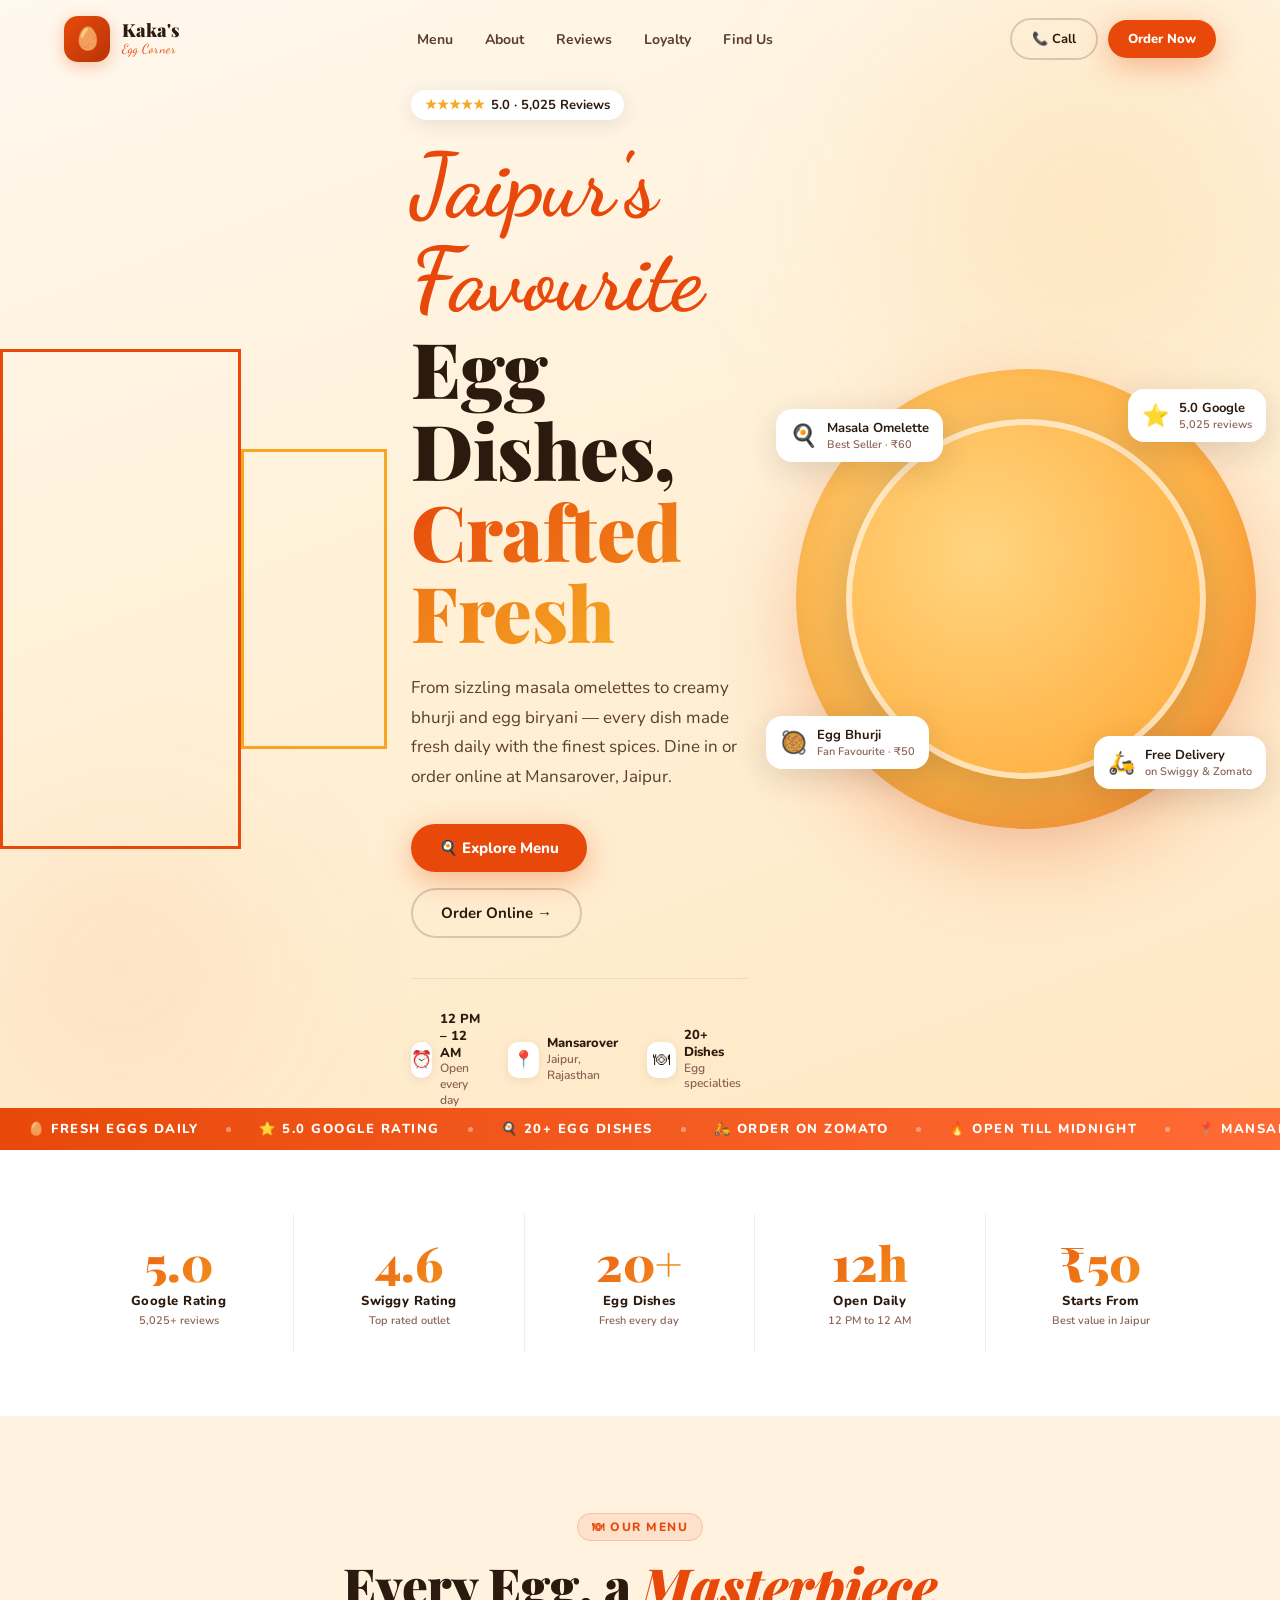
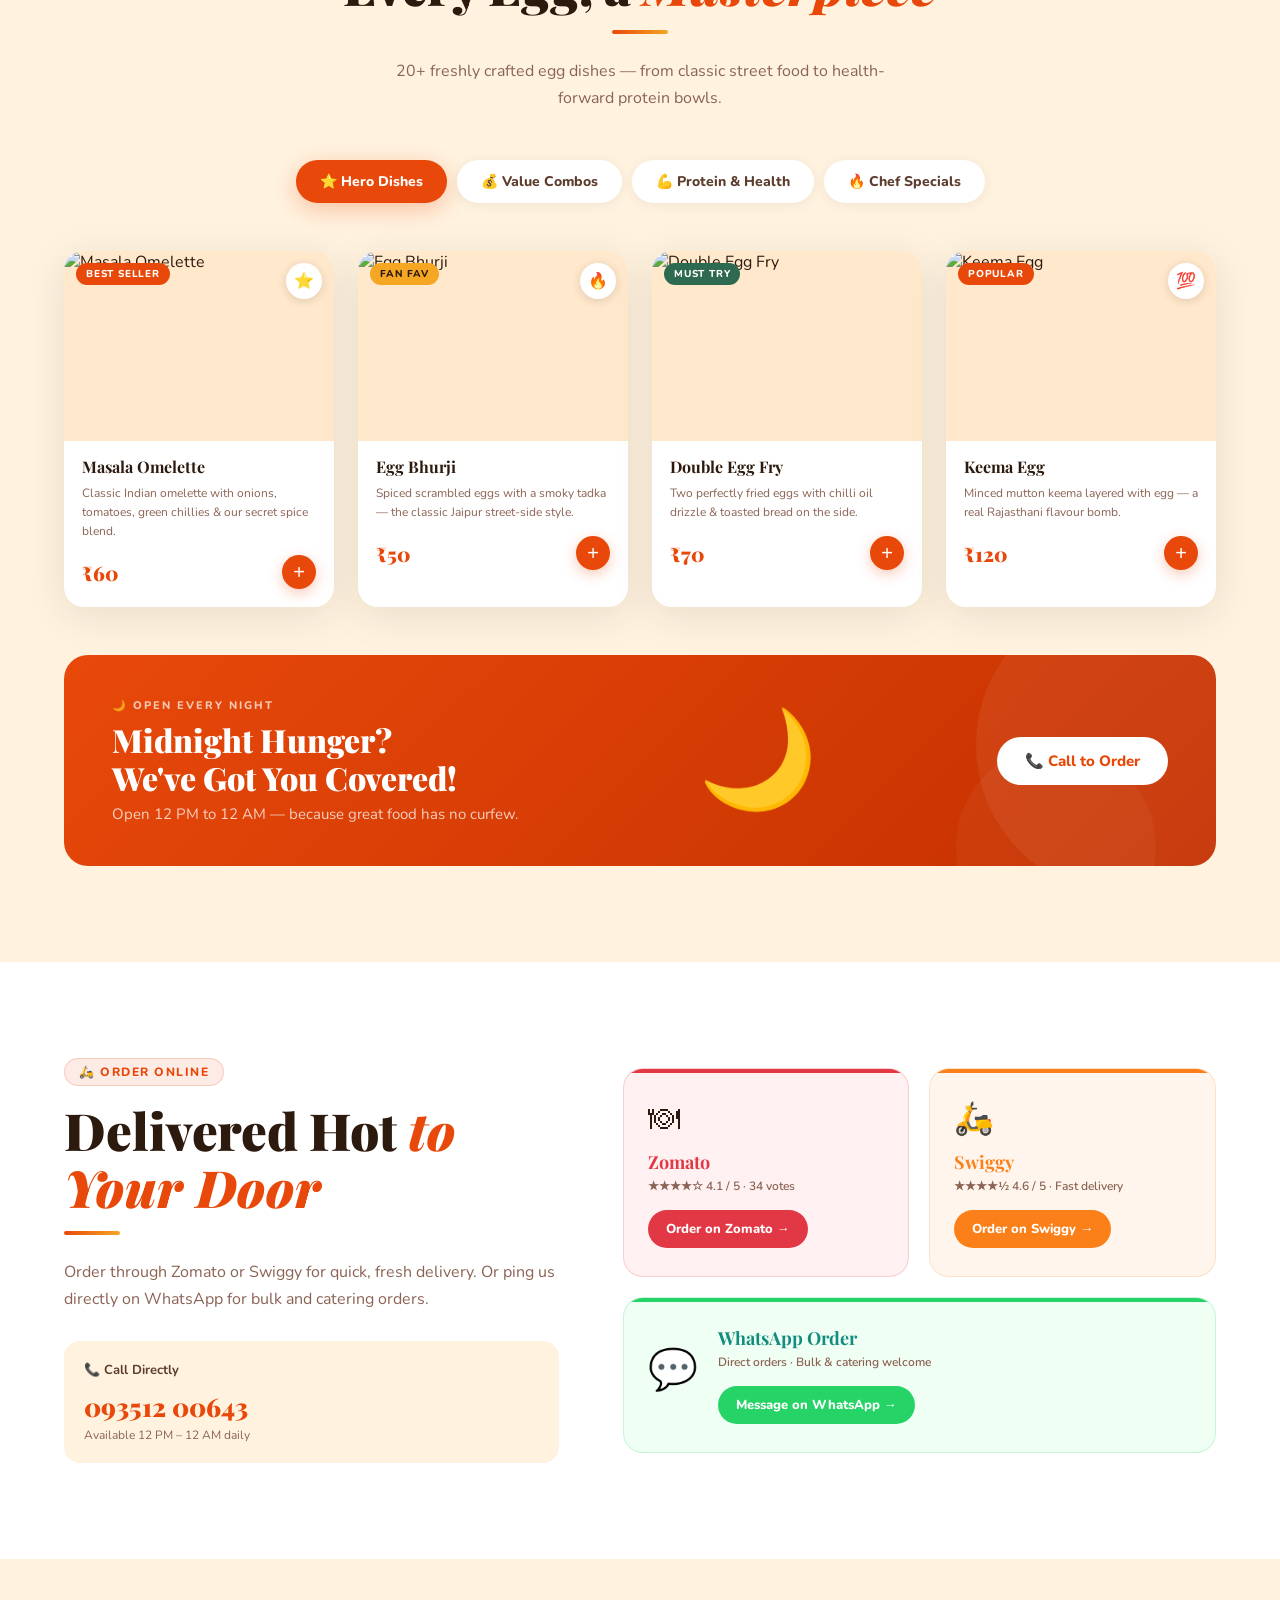
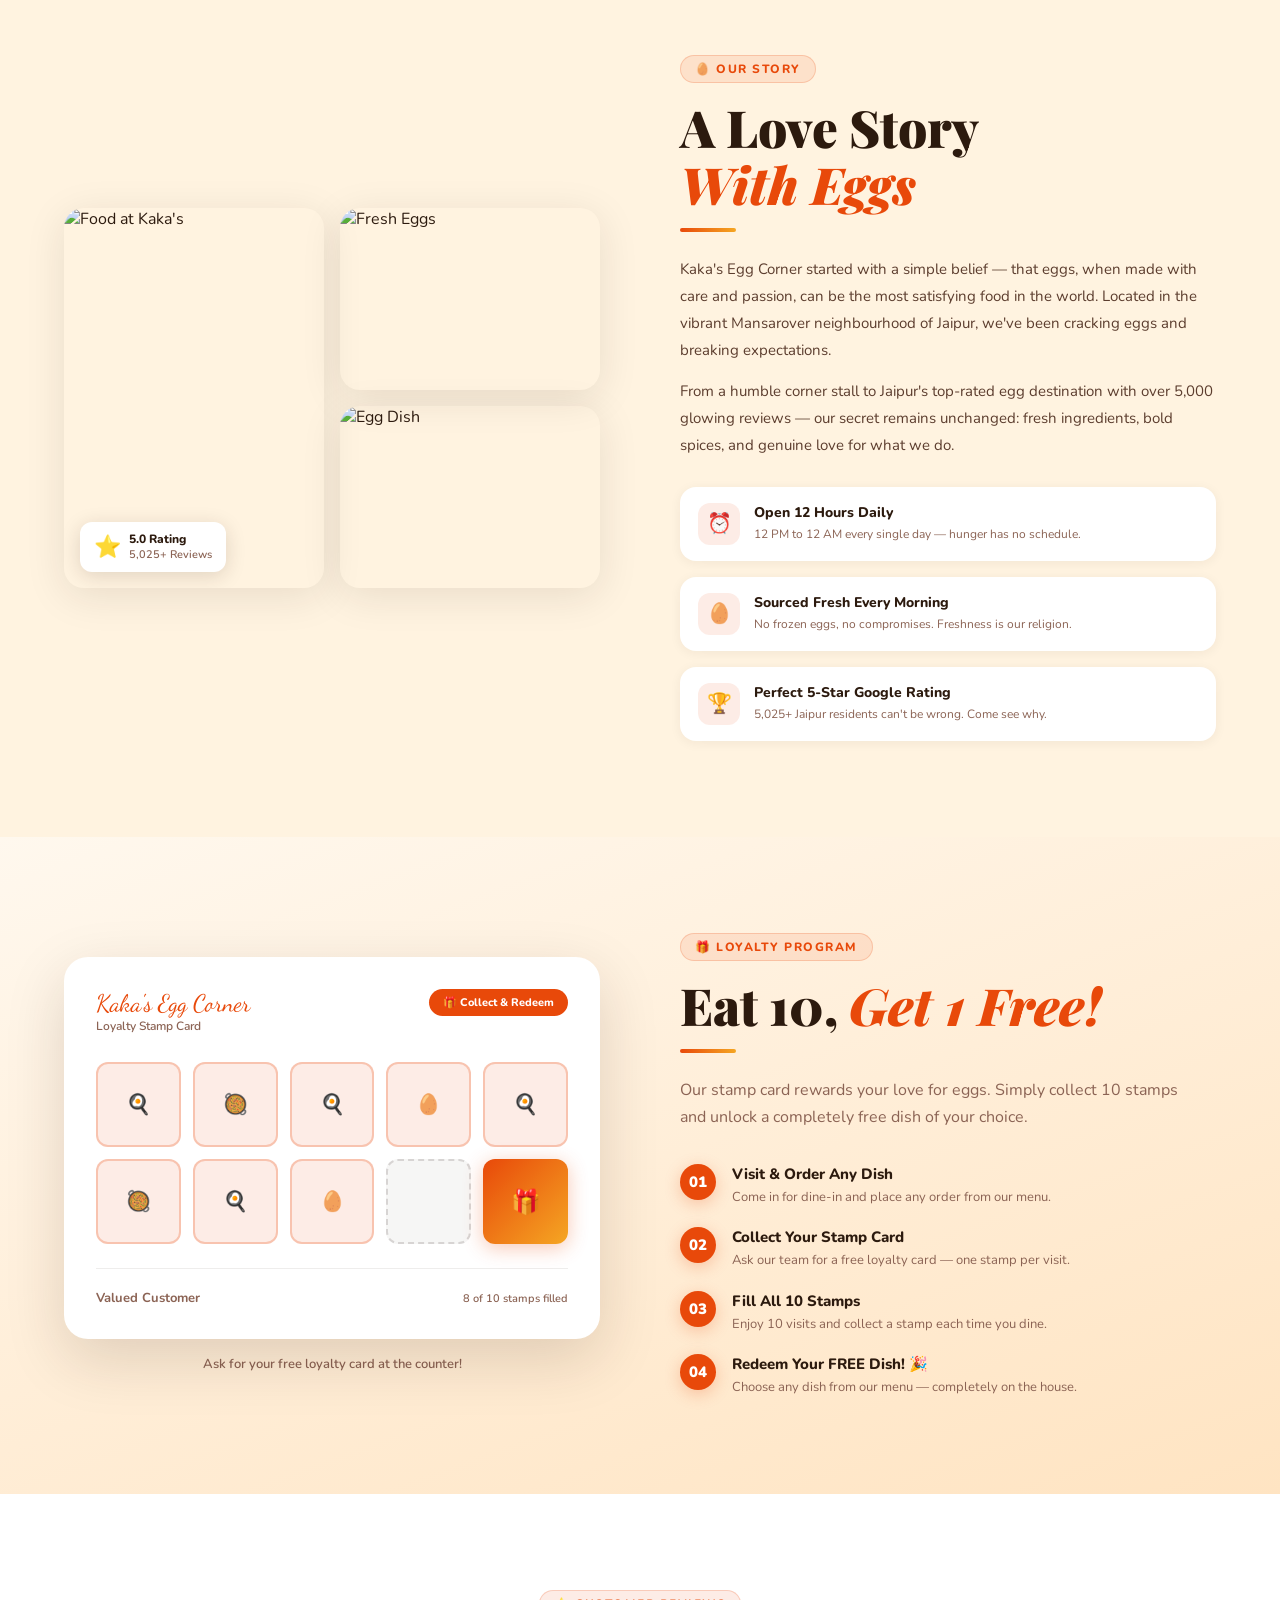
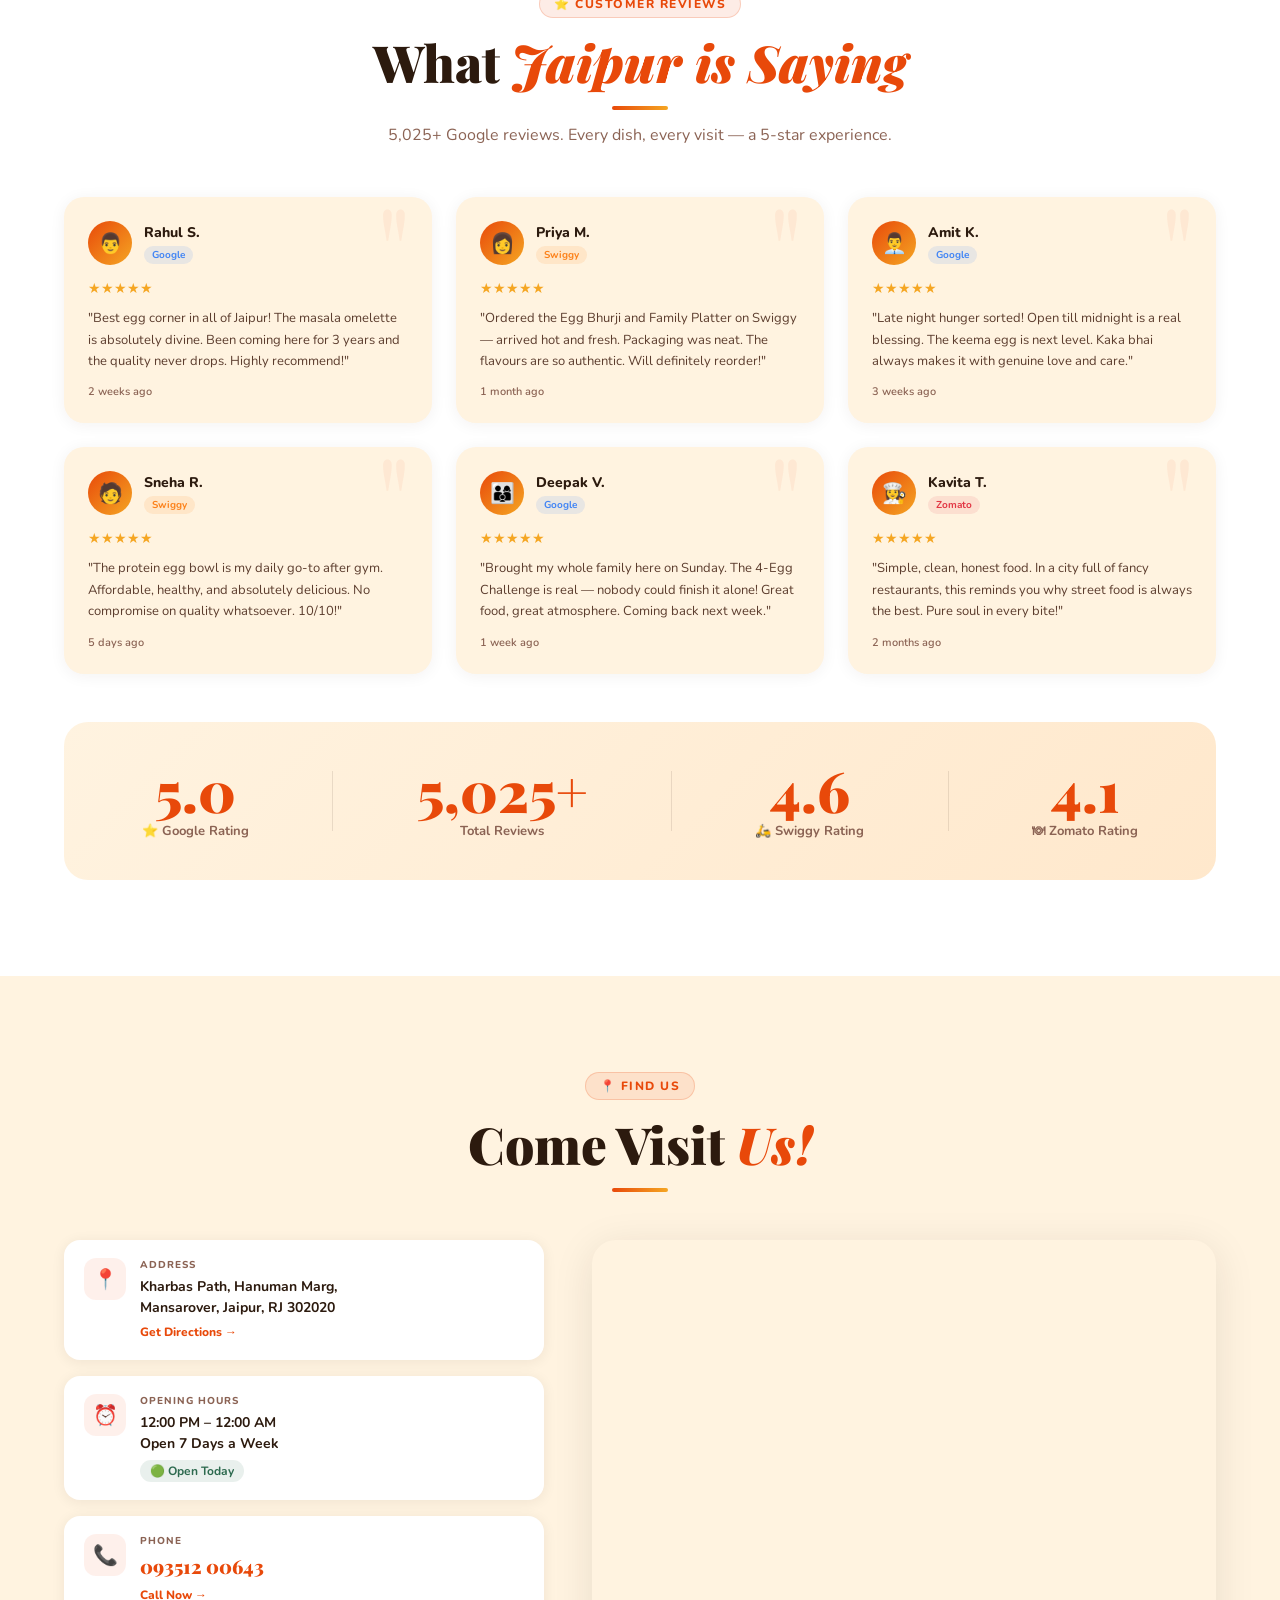
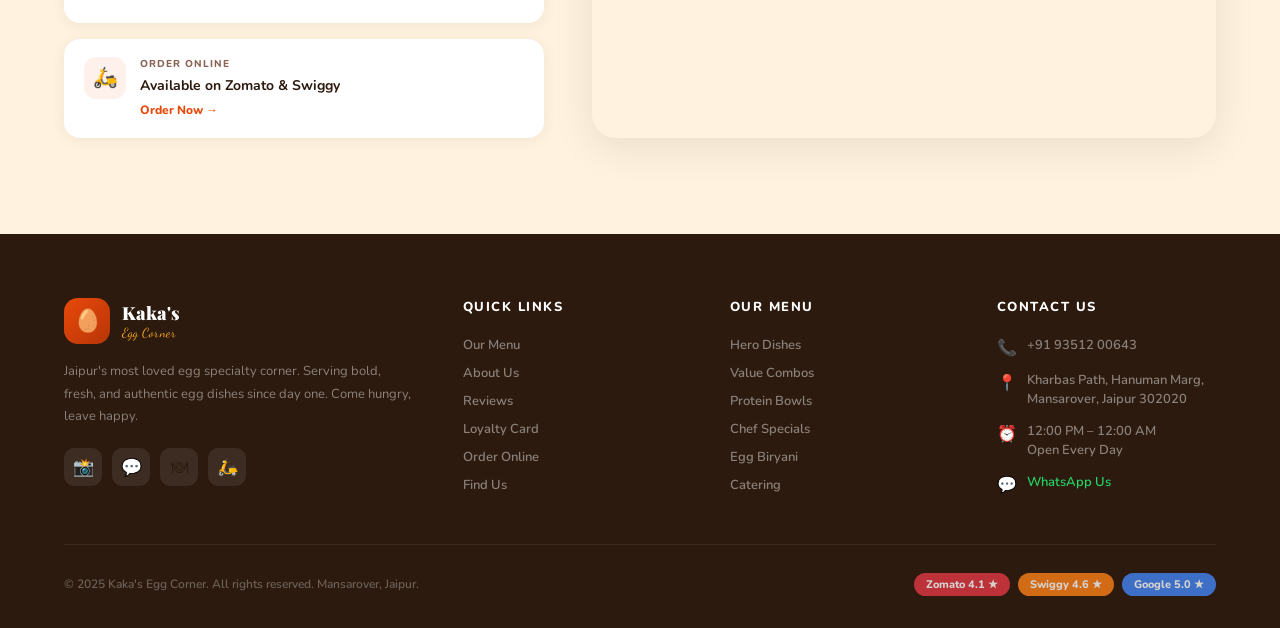
==== mailhtmlfile/kakas-egg-corner-website.html @ 5bec85f3 "Add" ====
<!DOCTYPE html>
<html lang="en">
<head>
<meta charset="UTF-8">
<meta name="viewport" content="width=device-width, initial-scale=1.0">
<title>Kaka's Egg Corner — Jaipur's #1 Egg Specialty</title>
<link rel="preconnect" href="https://fonts.googleapis.com">
<link href="https://fonts.googleapis.com/css2?family=Playfair+Display:ital,wght@0,700;0,900;1,700&family=Nunito:wght@400;500;600;700;800&family=Dancing+Script:wght@700&display=swap" rel="stylesheet">
<style>
/* ===== RESET & BASE ===== */
*, *::before, *::after { box-sizing: border-box; margin: 0; padding: 0; }
html { scroll-behavior: smooth; }
body {
  font-family: 'Nunito', sans-serif;
  background: #FFFBF5;
  color: #2C1A0E;
  overflow-x: hidden;
}
img { display: block; width: 100%; object-fit: cover; }
a { text-decoration: none; color: inherit; }

/* ===== VARIABLES ===== */
:root {
  --spice:    #E8490A;
  --spice-dk: #B83508;
  --spice-lt: #FF6B35;
  --gold:     #F5A623;
  --gold-lt:  #FFD166;
  --cream:    #FFFBF5;
  --cream2:   #FFF3E0;
  --cream3:   #FFE8CC;
  --brown:    #2C1A0E;
  --brown-md: #5C3D2E;
  --brown-lt: #8B6354;
  --green:    #2D6A4F;
  --red-tag:  #E23744;
  --swiggy:   #FC8019;
  --google:   #4285F4;
  --whatsapp: #25D366;
  --radius:   16px;
  --shadow:   0 8px 40px rgba(44,26,14,0.10);
  --shadow-lg:0 20px 60px rgba(44,26,14,0.15);
}

/* ===== UTILITIES ===== */
.container { max-width: 1200px; margin: 0 auto; padding: 0 24px; }
.section-pad { padding: 96px 0; }
.tag {
  display: inline-flex; align-items: center; gap: 6px;
  background: rgba(232,73,10,0.10); color: var(--spice);
  border: 1px solid rgba(232,73,10,0.20);
  font-size: 12px; font-weight: 800; letter-spacing: 1.5px;
  text-transform: uppercase; padding: 5px 14px; border-radius: 100px;
  margin-bottom: 16px;
}
.btn-primary {
  display: inline-flex; align-items: center; gap: 8px;
  background: var(--spice); color: #fff;
  font-family: 'Nunito', sans-serif; font-weight: 800; font-size: 15px;
  padding: 14px 28px; border-radius: 50px;
  box-shadow: 0 8px 30px rgba(232,73,10,0.35);
  transition: all .3s cubic-bezier(.34,1.56,.64,1);
  border: none; cursor: pointer;
}
.btn-primary:hover { transform: translateY(-3px); box-shadow: 0 14px 40px rgba(232,73,10,0.45); background: var(--spice-lt); }
.btn-outline {
  display: inline-flex; align-items: center; gap: 8px;
  background: transparent; color: var(--brown);
  font-family: 'Nunito', sans-serif; font-weight: 700; font-size: 15px;
  padding: 13px 28px; border-radius: 50px;
  border: 2px solid rgba(44,26,14,0.18);
  transition: all .3s ease; cursor: pointer;
}
.btn-outline:hover { border-color: var(--spice); color: var(--spice); background: rgba(232,73,10,0.05); }
.section-title {
  font-family: 'Playfair Display', serif;
  font-size: clamp(2rem, 5vw, 3.2rem);
  font-weight: 900; color: var(--brown); line-height: 1.1;
  margin-bottom: 12px;
}
.section-title em { font-style: italic; color: var(--spice); }
.section-sub { font-size: 16px; color: var(--brown-lt); line-height: 1.7; max-width: 520px; }
.divider {
  width: 56px; height: 4px; border-radius: 4px;
  background: linear-gradient(90deg, var(--spice), var(--gold));
  margin: 16px 0 24px;
}

/* ===== NAVBAR ===== */
#navbar {
  position: fixed; top: 0; left: 0; right: 0; z-index: 1000;
  padding: 16px 0;
  transition: all .4s ease;
}
#navbar.scrolled {
  background: rgba(255,251,245,0.96);
  backdrop-filter: blur(16px);
  box-shadow: 0 2px 24px rgba(44,26,14,0.08);
  padding: 12px 0;
}
.nav-inner {
  display: flex; align-items: center; justify-content: space-between;
}
.nav-logo { display: flex; align-items: center; gap: 12px; }
.nav-logo-icon {
  width: 46px; height: 46px; border-radius: 14px;
  background: linear-gradient(135deg, var(--spice), var(--spice-dk));
  display: flex; align-items: center; justify-content: center;
  font-size: 22px; box-shadow: 0 4px 16px rgba(232,73,10,0.30);
  flex-shrink: 0;
}
.nav-logo-text { line-height: 1.2; }
.nav-logo-name {
  font-family: 'Playfair Display', serif;
  font-size: 18px; font-weight: 900; color: var(--brown);
}
.nav-logo-sub {
  font-family: 'Dancing Script', cursive;
  font-size: 13px; color: var(--spice); letter-spacing: .5px;
}
.nav-links { display: flex; align-items: center; gap: 32px; }
.nav-links a {
  font-weight: 700; font-size: 14px; color: var(--brown-md);
  position: relative; transition: color .2s;
}
.nav-links a::after {
  content: ''; position: absolute; bottom: -3px; left: 0;
  width: 0; height: 2px; background: var(--spice); border-radius: 2px;
  transition: width .3s ease;
}
.nav-links a:hover { color: var(--spice); }
.nav-links a:hover::after { width: 100%; }
.nav-cta { display: flex; align-items: center; gap: 10px; }
.hamburger {
  display: none; flex-direction: column; gap: 5px;
  background: none; border: none; cursor: pointer; padding: 4px;
}
.hamburger span {
  width: 24px; height: 2.5px; background: var(--brown);
  border-radius: 2px; transition: all .3s;
}
.mobile-menu {
  display: none; position: fixed; inset: 0; z-index: 999;
  background: var(--cream); flex-direction: column;
  align-items: center; justify-content: center; gap: 32px;
}
.mobile-menu.open { display: flex; }
.mobile-menu a {
  font-family: 'Playfair Display', serif;
  font-size: 2rem; font-weight: 700; color: var(--brown);
  transition: color .2s;
}
.mobile-menu a:hover { color: var(--spice); }
.mobile-close {
  position: absolute; top: 24px; right: 24px;
  background: none; border: none; font-size: 28px; cursor: pointer; color: var(--brown);
}

/* ===== HERO ===== */
#hero {
  min-height: 100vh;
  background: linear-gradient(160deg, #FFF8EE 0%, #FFF0D6 50%, #FFE8C4 100%);
  display: flex; align-items: center;
  padding-top: 90px;
  position: relative; overflow: hidden;
}
.hero-blob1, .hero-blob2 {
  position: absolute; border-radius: 50%;
  pointer-events: none; filter: blur(80px);
}
.hero-blob1 {
  width: 600px; height: 600px; right: -100px; top: -100px;
  background: radial-gradient(circle, rgba(245,166,35,0.18), transparent 70%);
}
.hero-blob2 {
  width: 400px; height: 400px; left: -80px; bottom: -60px;
  background: radial-gradient(circle, rgba(232,73,10,0.10), transparent 70%);
}
/* Decorative circles */
.hero-deco {
  position: absolute; border-radius: 50%;
  pointer-events: none; opacity: .06;
}
.hero-deco1 { width:500px;height:500px; right:-80px;top:10%; border:3px solid var(--spice); }
.hero-deco2 { width:300px;height:300px; right:60px;top:20%; border:3px solid var(--gold); }

.hero-inner {
  display: grid; grid-template-columns: 1fr 1fr;
  align-items: center; gap: 48px; width: 100%;
}
.hero-eyebrow {
  display: flex; align-items: center; gap: 10px; margin-bottom: 20px;
}
.hero-rating-pill {
  display: flex; align-items: center; gap: 6px;
  background: #fff; padding: 6px 14px; border-radius: 100px;
  box-shadow: 0 4px 20px rgba(44,26,14,0.10);
  font-weight: 700; font-size: 13px; color: var(--brown);
}
.stars { color: #F5A623; font-size: 13px; }
.hero-h1 {
  font-family: 'Playfair Display', serif;
  font-size: clamp(2.8rem, 6vw, 5rem);
  font-weight: 900; color: var(--brown);
  line-height: 1.06; letter-spacing: -.5px;
  margin-bottom: 20px;
}
.hero-h1 .cursive {
  font-family: 'Dancing Script', cursive;
  color: var(--spice); font-size: 1.15em;
  display: block;
}
.hero-h1 .highlight {
  background: linear-gradient(135deg, var(--spice), var(--gold));
  -webkit-background-clip: text; -webkit-text-fill-color: transparent;
  background-clip: text;
}
.hero-desc {
  font-size: 17px; color: var(--brown-md); line-height: 1.75;
  margin-bottom: 32px; max-width: 420px;
}
.hero-actions { display: flex; align-items: center; gap: 16px; flex-wrap: wrap; margin-bottom: 40px; }
.hero-meta {
  display: flex; align-items: center; gap: 24px;
  padding-top: 32px; border-top: 1px solid rgba(44,26,14,0.08);
}
.hero-meta-item { display: flex; align-items: center; gap: 8px; }
.hero-meta-icon {
  width: 36px; height: 36px; border-radius: 10px;
  background: #fff; display: flex; align-items: center;
  justify-content: center; font-size: 17px;
  box-shadow: 0 2px 10px rgba(44,26,14,0.08);
}
.hero-meta-text { font-size: 12px; color: var(--brown-lt); font-weight: 600; line-height: 1.3; }
.hero-meta-text strong { display: block; color: var(--brown); font-size: 13px; font-weight: 800; }

/* Hero visual */
.hero-visual { position: relative; display: flex; align-items: center; justify-content: center; }
.hero-plate-wrap {
  position: relative; width: 460px; height: 460px;
  display: flex; align-items: center; justify-content: center;
}
.hero-plate-bg {
  position: absolute; inset: 0; border-radius: 50%;
  background: radial-gradient(circle at 40% 40%, #FFD580, #FFB347 60%, #FF7B25);
  box-shadow: 0 30px 80px rgba(232,73,10,0.25), inset 0 -10px 30px rgba(0,0,0,0.06);
  animation: floatPlate 5s ease-in-out infinite;
}
@keyframes floatPlate {
  0%,100%{transform:translateY(0) rotate(0deg);}
  50%{transform:translateY(-16px) rotate(2deg);}
}
.hero-plate-img {
  position: relative; z-index: 2;
  width: 360px; height: 360px; border-radius: 50%; overflow: hidden;
  box-shadow: 0 20px 60px rgba(44,26,14,0.20);
  border: 6px solid rgba(255,255,255,0.6);
}
.hero-plate-img img { height: 100%; object-position: center; }
/* floating dish cards */
.float-card {
  position: absolute; z-index: 3;
  background: #fff; border-radius: 16px;
  box-shadow: 0 8px 32px rgba(44,26,14,0.14);
  padding: 10px 14px;
  display: flex; align-items: center; gap: 10px;
  font-size: 13px; font-weight: 700; color: var(--brown);
  white-space: nowrap;
}
.float-card-emoji { font-size: 22px; }
.float-card-sub { font-size: 11px; color: var(--brown-lt); font-weight: 600; }
.fc-tl { top: 40px; left: -20px; animation: fc1 4s ease-in-out infinite; }
.fc-tr { top: 20px; right: -10px; animation: fc2 4.5s ease-in-out .5s infinite; }
.fc-bl { bottom: 60px; left: -30px; animation: fc1 4.2s ease-in-out 1s infinite; }
.fc-br { bottom: 40px; right: -10px; animation: fc2 3.8s ease-in-out .3s infinite; }
@keyframes fc1{0%,100%{transform:translateY(0);}50%{transform:translateY(-10px);}}
@keyframes fc2{0%,100%{transform:translateY(0);}50%{transform:translateY(10px);}}

/* ===== TICKER ===== */
.ticker-wrap {
  background: linear-gradient(90deg, var(--spice), var(--spice-lt));
  padding: 12px 0; overflow: hidden;
}
.ticker-track {
  display: flex; align-items: center; gap: 0;
  width: max-content;
  animation: ticker 24s linear infinite;
}
.ticker-track:hover { animation-play-state: paused; }
@keyframes ticker { to { transform: translateX(-50%); } }
.ticker-item {
  display: flex; align-items: center; gap: 8px;
  padding: 0 28px;
  font-size: 13px; font-weight: 800; color: #fff;
  text-transform: uppercase; letter-spacing: 1.5px;
}
.ticker-dot { width: 5px; height: 5px; border-radius: 50%; background: rgba(255,255,255,0.4); }

/* ===== STATS ===== */
#stats {
  background: #fff;
  padding: 64px 0;
  border-bottom: 1px solid rgba(44,26,14,0.06);
}
.stats-grid {
  display: grid; grid-template-columns: repeat(5, 1fr);
  gap: 0; text-align: center;
}
.stat-item {
  padding: 24px 16px;
  border-right: 1px solid rgba(44,26,14,0.07);
  transition: background .3s;
}
.stat-item:last-child { border-right: none; }
.stat-item:hover { background: rgba(232,73,10,0.03); }
.stat-num {
  font-family: 'Playfair Display', serif;
  font-size: 3rem; font-weight: 900;
  background: linear-gradient(135deg, var(--spice), var(--gold));
  -webkit-background-clip: text; -webkit-text-fill-color: transparent;
  background-clip: text; line-height: 1;
  margin-bottom: 6px;
}
.stat-label { font-size: 13px; font-weight: 800; color: var(--brown); letter-spacing: .5px; margin-bottom: 3px; }
.stat-sub { font-size: 11px; color: var(--brown-lt); font-weight: 600; }

/* ===== MENU / DISHES ===== */
#menu { background: var(--cream2); }
.menu-header { text-align: center; margin-bottom: 48px; }
.menu-header .divider { margin: 16px auto 24px; }
.menu-tabs {
  display: flex; justify-content: center; gap: 10px;
  flex-wrap: wrap; margin-bottom: 48px;
}
.tab-btn {
  padding: 10px 22px; border-radius: 50px;
  font-family: 'Nunito', sans-serif; font-size: 14px; font-weight: 800;
  cursor: pointer; border: 2px solid transparent;
  transition: all .3s;
  background: #fff; color: var(--brown-md);
  box-shadow: 0 2px 12px rgba(44,26,14,0.07);
}
.tab-btn:hover { border-color: var(--spice); color: var(--spice); }
.tab-btn.active {
  background: var(--spice); color: #fff;
  box-shadow: 0 6px 24px rgba(232,73,10,0.30);
}
.menu-panel { display: none; }
.menu-panel.active { display: block; }
.dishes-grid {
  display: grid; grid-template-columns: repeat(4, 1fr); gap: 24px;
}
.dish-card {
  background: #fff; border-radius: 20px;
  overflow: hidden; box-shadow: var(--shadow);
  transition: all .35s cubic-bezier(.34,1.56,.64,1);
  cursor: pointer; position: relative;
}
.dish-card:hover {
  transform: translateY(-10px);
  box-shadow: var(--shadow-lg);
}
.dish-img-wrap {
  height: 190px; overflow: hidden; position: relative;
  background: var(--cream3);
}
.dish-img-wrap img { height: 100%; transition: transform .5s ease; }
.dish-card:hover .dish-img-wrap img { transform: scale(1.08); }
.dish-tag-badge {
  position: absolute; top: 12px; left: 12px;
  padding: 4px 10px; border-radius: 100px;
  font-size: 10px; font-weight: 800; color: #fff;
  text-transform: uppercase; letter-spacing: .8px;
  backdrop-filter: blur(8px);
}
.badge-hot { background: var(--spice); }
.badge-new { background: var(--green); }
.badge-fav { background: var(--gold); color: var(--brown); }
.badge-deal { background: var(--red-tag); }
.dish-body { padding: 16px 18px 18px; }
.dish-name {
  font-family: 'Playfair Display', serif;
  font-size: 16px; font-weight: 700; color: var(--brown);
  margin-bottom: 6px; line-height: 1.3;
}
.dish-desc { font-size: 12px; color: var(--brown-lt); line-height: 1.6; margin-bottom: 14px; }
.dish-footer { display: flex; align-items: center; justify-content: space-between; }
.dish-price {
  font-family: 'Playfair Display', serif;
  font-size: 20px; font-weight: 900; color: var(--spice);
}
.dish-add-btn {
  width: 34px; height: 34px; border-radius: 50%;
  background: var(--spice); color: #fff;
  display: flex; align-items: center; justify-content: center;
  font-size: 20px; font-weight: 300; border: none; cursor: pointer;
  transition: all .3s;
  box-shadow: 0 4px 14px rgba(232,73,10,0.30);
}
.dish-add-btn:hover { background: var(--spice-dk); transform: scale(1.15); }
.dish-popular-badge {
  position: absolute; top: 12px; right: 12px;
  width: 36px; height: 36px; border-radius: 50%;
  background: #fff; display: flex; align-items: center;
  justify-content: center; font-size: 16px;
  box-shadow: 0 2px 10px rgba(44,26,14,0.15);
}

/* ===== SPECIAL BANNER ===== */
.special-banner {
  margin-top: 48px;
  background: linear-gradient(135deg, var(--spice) 0%, #c43000 100%);
  border-radius: 24px; padding: 40px 48px;
  display: flex; align-items: center; justify-content: space-between;
  position: relative; overflow: hidden;
}
.special-banner::before {
  content: ''; position: absolute;
  right: -60px; top: -60px;
  width: 300px; height: 300px; border-radius: 50%;
  background: rgba(255,255,255,0.06);
}
.special-banner::after {
  content: ''; position: absolute;
  right: 60px; bottom: -80px;
  width: 200px; height: 200px; border-radius: 50%;
  background: rgba(255,255,255,0.04);
}
.special-banner-text { position: relative; z-index: 1; }
.special-banner-eyebrow {
  font-size: 11px; font-weight: 800; color: rgba(255,255,255,0.70);
  text-transform: uppercase; letter-spacing: 2px; margin-bottom: 8px;
}
.special-banner h3 {
  font-family: 'Playfair Display', serif;
  font-size: 2rem; font-weight: 900; color: #fff;
  line-height: 1.2; margin-bottom: 6px;
}
.special-banner p { font-size: 15px; color: rgba(255,255,255,0.75); }
.special-banner-img { position: relative; z-index: 1; font-size: 6rem; }
.special-banner-cta {
  position: relative; z-index: 1;
  background: #fff; color: var(--spice);
  padding: 14px 28px; border-radius: 50px;
  font-weight: 800; font-size: 15px;
  transition: all .3s; white-space: nowrap;
}
.special-banner-cta:hover { background: var(--cream2); transform: translateY(-2px); }

/* ===== ORDER SECTION ===== */
#order {
  background: #fff;
  padding: 96px 0;
}
.order-inner {
  display: grid; grid-template-columns: 1fr 1.2fr; gap: 64px; align-items: center;
}
.order-platforms { display: grid; grid-template-columns: 1fr 1fr; gap: 20px; }
.platform-card {
  border-radius: 20px; padding: 28px 24px;
  transition: all .35s cubic-bezier(.34,1.56,.64,1);
  cursor: pointer; text-decoration: none;
  display: flex; flex-direction: column;
  position: relative; overflow: hidden;
}
.platform-card::before {
  content: ''; position: absolute;
  top: 0; left: 0; right: 0; height: 4px;
  border-radius: 20px 20px 0 0;
}
.platform-card:hover { transform: translateY(-8px); }
.pc-zomato { background: #FFF0F1; border: 1.5px solid rgba(226,55,68,0.18); }
.pc-zomato::before { background: #E23744; }
.pc-swiggy { background: #FFF5EC; border: 1.5px solid rgba(252,128,25,0.18); }
.pc-swiggy::before { background: #FC8019; }
.pc-whatsapp { background: #F0FFF4; border: 1.5px solid rgba(37,211,102,0.20); grid-column: span 2; }
.pc-whatsapp::before { background: #25D366; }
.pc-logo { font-size: 32px; margin-bottom: 10px; }
.pc-name {
  font-family: 'Playfair Display', serif;
  font-size: 18px; font-weight: 700; margin-bottom: 4px;
}
.pc-zomato .pc-name { color: #E23744; }
.pc-swiggy .pc-name { color: #FC8019; }
.pc-whatsapp .pc-name { color: #128C7E; }
.pc-rating { font-size: 12px; font-weight: 600; color: var(--brown-lt); margin-bottom: 16px; }
.pc-cta {
  margin-top: auto; padding: 10px 18px; border-radius: 50px;
  font-size: 13px; font-weight: 800; color: #fff;
  display: inline-flex; align-items: center; gap: 6px;
  align-self: flex-start; transition: all .3s;
}
.pc-zomato .pc-cta { background: #E23744; }
.pc-swiggy .pc-cta { background: #FC8019; }
.pc-whatsapp .pc-cta { background: #25D366; }
.pc-whatsapp { flex-direction: row; align-items: center; gap: 20px; }
.pc-whatsapp .pc-logo { font-size: 40px; }
.pc-whatsapp-body { flex: 1; }

/* ===== ABOUT / WHY US ===== */
#about {
  background: var(--cream2);
  padding: 96px 0;
}
.about-inner {
  display: grid; grid-template-columns: 1fr 1fr; gap: 80px; align-items: center;
}
.about-img-grid { display: grid; grid-template-columns: 1fr 1fr; gap: 16px; }
.aig-big { grid-row: span 2; }
.about-img-card {
  border-radius: 20px; overflow: hidden;
  box-shadow: var(--shadow); position: relative;
}
.about-img-card img { height: 100%; min-height: 180px; }
.aig-big img { min-height: 380px; }
.about-badge {
  position: absolute; bottom: 16px; left: 16px;
  background: #fff; border-radius: 12px; padding: 10px 14px;
  box-shadow: 0 4px 20px rgba(44,26,14,0.15);
  display: flex; align-items: center; gap: 8px;
}
.about-badge-icon { font-size: 22px; }
.about-badge-text { font-size: 12px; font-weight: 800; color: var(--brown); line-height: 1.3; }
.about-badge-text span { display: block; font-weight: 600; color: var(--brown-lt); font-size: 11px; }
.usp-list { display: grid; gap: 16px; margin-top: 28px; }
.usp-item {
  display: flex; align-items: flex-start; gap: 14px;
  background: #fff; border-radius: 16px; padding: 16px 18px;
  box-shadow: 0 2px 12px rgba(44,26,14,0.06);
  transition: all .3s;
}
.usp-item:hover { box-shadow: var(--shadow); transform: translateX(4px); }
.usp-icon {
  width: 42px; height: 42px; border-radius: 12px; flex-shrink: 0;
  background: rgba(232,73,10,0.10);
  display: flex; align-items: center; justify-content: center;
  font-size: 20px;
}
.usp-title { font-size: 14px; font-weight: 800; color: var(--brown); margin-bottom: 3px; }
.usp-desc { font-size: 12px; color: var(--brown-lt); line-height: 1.5; }

/* ===== LOYALTY ===== */
#loyalty {
  background: linear-gradient(160deg, #FFF8EE, #FFE4C2);
  padding: 96px 0;
}
.loyalty-inner {
  display: grid; grid-template-columns: 1fr 1fr; gap: 80px; align-items: center;
}
.loyalty-card-visual {
  background: #fff; border-radius: 24px; padding: 32px;
  box-shadow: var(--shadow-lg); position: relative;
}
.loyalty-card-top {
  display: flex; justify-content: space-between; align-items: flex-start;
  margin-bottom: 28px;
}
.loyalty-card-brand {
  font-family: 'Dancing Script', cursive; font-size: 24px; color: var(--spice);
}
.loyalty-card-badge {
  background: var(--spice); color: #fff; border-radius: 50px;
  padding: 6px 14px; font-size: 11px; font-weight: 800;
}
.stamp-grid {
  display: grid; grid-template-columns: repeat(5, 1fr); gap: 12px;
  margin-bottom: 24px;
}
.stamp {
  aspect-ratio: 1; border-radius: 12px;
  display: flex; align-items: center; justify-content: center;
  font-size: 20px; transition: all .3s;
}
.stamp.filled {
  background: rgba(232,73,10,0.10);
  box-shadow: inset 0 0 0 2px rgba(232,73,10,0.25);
}
.stamp.empty {
  background: rgba(44,26,14,0.04);
  border: 2px dashed rgba(44,26,14,0.15);
}
.stamp.reward {
  background: linear-gradient(135deg, var(--spice), var(--gold));
  font-size: 24px;
  box-shadow: 0 4px 20px rgba(232,73,10,0.30);
}
.loyalty-card-footer {
  display: flex; align-items: center; justify-content: space-between;
  padding-top: 20px; border-top: 1px solid rgba(44,26,14,0.08);
}
.loyalty-card-name {
  font-size: 13px; font-weight: 700; color: var(--brown-lt);
}
.loyalty-card-expiry {
  font-size: 11px; color: var(--brown-lt); font-weight: 600;
}
.loyalty-steps { display: grid; gap: 20px; }
.loyalty-step {
  display: flex; align-items: flex-start; gap: 16px;
}
.step-num {
  width: 36px; height: 36px; border-radius: 50%; flex-shrink: 0;
  background: var(--spice); color: #fff;
  display: flex; align-items: center; justify-content: center;
  font-weight: 900; font-size: 15px;
  box-shadow: 0 4px 16px rgba(232,73,10,0.25);
}
.step-title { font-size: 15px; font-weight: 800; color: var(--brown); margin-bottom: 4px; }
.step-desc { font-size: 13px; color: var(--brown-lt); line-height: 1.5; }

/* ===== REVIEWS ===== */
#reviews { background: #fff; padding: 96px 0; }
.reviews-header { text-align: center; margin-bottom: 48px; }
.reviews-header .divider { margin: 16px auto 12px; }
.reviews-grid { display: grid; grid-template-columns: repeat(3, 1fr); gap: 24px; }
.review-card {
  background: var(--cream2); border-radius: 20px; padding: 24px;
  box-shadow: 0 2px 16px rgba(44,26,14,0.06);
  transition: all .3s;
  position: relative; overflow: hidden;
}
.review-card::before {
  content: '"'; position: absolute;
  top: -10px; right: 20px;
  font-family: 'Playfair Display', serif;
  font-size: 120px; color: rgba(232,73,10,0.06);
  line-height: 1;
}
.review-card:hover { box-shadow: var(--shadow); transform: translateY(-4px); }
.review-top { display: flex; align-items: center; gap: 12px; margin-bottom: 14px; }
.review-avatar {
  width: 44px; height: 44px; border-radius: 50%;
  background: linear-gradient(135deg, var(--spice), var(--gold));
  display: flex; align-items: center; justify-content: center;
  font-size: 20px; flex-shrink: 0;
}
.review-name { font-size: 14px; font-weight: 800; color: var(--brown); }
.review-platform {
  font-size: 10px; font-weight: 700; padding: 2px 8px;
  border-radius: 100px; display: inline-block;
}
.rp-google { background: rgba(66,133,244,0.12); color: #4285F4; }
.rp-zomato { background: rgba(226,55,68,0.10); color: #E23744; }
.rp-swiggy { background: rgba(252,128,25,0.12); color: #FC8019; }
.review-stars { color: var(--gold); font-size: 14px; margin-bottom: 10px; }
.review-text { font-size: 13px; color: var(--brown-md); line-height: 1.65; }
.review-date { font-size: 11px; color: var(--brown-lt); margin-top: 12px; font-weight: 600; }
.reviews-summary {
  margin-top: 48px;
  background: linear-gradient(135deg, var(--cream2), var(--cream3));
  border-radius: 24px; padding: 40px 48px;
  display: flex; align-items: center; justify-content: space-around;
  gap: 24px; flex-wrap: wrap;
}
.rs-item { text-align: center; }
.rs-num {
  font-family: 'Playfair Display', serif;
  font-size: 3.5rem; font-weight: 900; color: var(--spice); line-height: 1;
}
.rs-label { font-size: 13px; font-weight: 700; color: var(--brown-lt); margin-top: 4px; }

/* ===== LOCATION ===== */
#location { background: var(--cream2); padding: 96px 0; }
.location-inner { display: grid; grid-template-columns: 1fr 1.3fr; gap: 48px; align-items: stretch; }
.location-info { display: flex; flex-direction: column; gap: 16px; }
.info-card {
  background: #fff; border-radius: 16px; padding: 18px 20px;
  box-shadow: 0 2px 14px rgba(44,26,14,0.07);
  display: flex; align-items: flex-start; gap: 14px;
}
.info-icon {
  width: 42px; height: 42px; border-radius: 12px; flex-shrink: 0;
  background: rgba(232,73,10,0.08);
  display: flex; align-items: center; justify-content: center; font-size: 20px;
}
.info-label {
  font-size: 10px; font-weight: 800; color: var(--brown-lt);
  text-transform: uppercase; letter-spacing: 1px; margin-bottom: 4px;
}
.info-value { font-size: 14px; font-weight: 700; color: var(--brown); line-height: 1.5; }
.info-action {
  display: inline-block; margin-top: 6px; font-size: 12px;
  font-weight: 800; color: var(--spice); transition: gap .2s;
}
.info-action:hover { text-decoration: underline; }
.map-wrap {
  border-radius: 24px; overflow: hidden;
  box-shadow: var(--shadow);
  min-height: 380px;
}
.map-wrap iframe { width: 100%; height: 100%; min-height: 380px; border: none; }

/* ===== FOOTER ===== */
footer {
  background: var(--brown);
  padding: 64px 0 32px;
}
.footer-grid {
  display: grid; grid-template-columns: 1.6fr 1fr 1fr 1fr;
  gap: 48px; margin-bottom: 48px;
}
.footer-brand { }
.footer-logo { display: flex; align-items: center; gap: 12px; margin-bottom: 16px; }
.footer-logo-icon {
  width: 46px; height: 46px; border-radius: 14px;
  background: linear-gradient(135deg, var(--spice), var(--spice-dk));
  display: flex; align-items: center; justify-content: center; font-size: 22px;
}
.footer-logo-name {
  font-family: 'Playfair Display', serif;
  font-size: 18px; font-weight: 900; color: #fff;
}
.footer-logo-sub {
  font-family: 'Dancing Script', cursive;
  font-size: 13px; color: var(--gold); letter-spacing: .5px;
}
.footer-desc { font-size: 13px; color: rgba(255,255,255,0.45); line-height: 1.75; margin-bottom: 20px; }
.footer-socials { display: flex; gap: 10px; }
.social-btn {
  width: 38px; height: 38px; border-radius: 10px;
  background: rgba(255,255,255,0.08); display: flex; align-items: center;
  justify-content: center; font-size: 17px; transition: all .3s;
}
.social-btn:hover { background: var(--spice); transform: translateY(-2px); }
.footer-heading {
  font-size: 13px; font-weight: 800; color: #fff;
  letter-spacing: 1.5px; text-transform: uppercase;
  margin-bottom: 20px;
}
.footer-links { display: flex; flex-direction: column; gap: 10px; }
.footer-links a {
  font-size: 13px; color: rgba(255,255,255,0.45);
  transition: color .2s; font-weight: 600;
}
.footer-links a:hover { color: var(--gold); }
.footer-contact { display: flex; flex-direction: column; gap: 12px; }
.fc-item { display: flex; align-items: flex-start; gap: 10px; }
.fc-icon { font-size: 16px; margin-top: 1px; }
.fc-text { font-size: 13px; color: rgba(255,255,255,0.45); font-weight: 600; line-height: 1.5; }
.footer-bottom {
  padding-top: 28px; border-top: 1px solid rgba(255,255,255,0.08);
  display: flex; align-items: center; justify-content: space-between; flex-wrap: gap;
  gap: 16px;
}
.footer-copy { font-size: 12px; color: rgba(255,255,255,0.30); font-weight: 600; }
.footer-badges { display: flex; gap: 8px; }
.footer-badge {
  font-size: 11px; font-weight: 800; color: #fff;
  padding: 4px 12px; border-radius: 100px; opacity: .80;
}
.fb-z { background: #E23744; }
.fb-s { background: #FC8019; }
.fb-g { background: #4285F4; }

/* ===== RESPONSIVE ===== */
@media (max-width: 1024px) {
  .hero-inner { grid-template-columns: 1fr; }
  .hero-visual { display: none; }
  .dishes-grid { grid-template-columns: repeat(2, 1fr); }
  .stats-grid { grid-template-columns: repeat(3, 1fr); }
  .stat-item:nth-child(3) { border-right: none; }
  .order-inner { grid-template-columns: 1fr; }
  .about-inner { grid-template-columns: 1fr; }
  .about-img-grid { order: -1; }
  .loyalty-inner { grid-template-columns: 1fr; }
  .location-inner { grid-template-columns: 1fr; }
  .footer-grid { grid-template-columns: 1fr 1fr; gap: 36px; }
}
@media (max-width: 768px) {
  .section-pad { padding: 72px 0; }
  .nav-links, .nav-cta { display: none; }
  .hamburger { display: flex; }
  .stats-grid { grid-template-columns: repeat(2, 1fr); }
  .stat-item:nth-child(2) { border-right: none; }
  .stat-item:nth-child(4) { border-right: none; }
  .dishes-grid { grid-template-columns: 1fr 1fr; gap: 16px; }
  .reviews-grid { grid-template-columns: 1fr; }
  .special-banner { flex-direction: column; text-align: center; gap: 20px; }
  .footer-grid { grid-template-columns: 1fr; }
}
@media (max-width: 480px) {
  .dishes-grid { grid-template-columns: 1fr; }
  .order-platforms { grid-template-columns: 1fr; }
  .pc-whatsapp { flex-direction: column; }
  .hero-actions { flex-direction: column; align-items: flex-start; }
  .hero-meta { flex-direction: column; align-items: flex-start; gap: 16px; }
  .reviews-summary { padding: 28px 24px; }
  .special-banner { padding: 28px 24px; }
}

/* ===== SCROLL ANIMATIONS ===== */
.reveal {
  opacity: 0; transform: translateY(40px);
  transition: opacity .7s ease, transform .7s ease;
}
.reveal.visible { opacity: 1; transform: translateY(0); }
.reveal-delay-1 { transition-delay: .1s; }
.reveal-delay-2 { transition-delay: .2s; }
.reveal-delay-3 { transition-delay: .3s; }
.reveal-delay-4 { transition-delay: .4s; }
</style>
</head>
<body>

<!-- ===== MOBILE MENU ===== -->
<div class="mobile-menu" id="mobileMenu">
  <button class="mobile-close" onclick="toggleMenu()">✕</button>
  <a href="#menu" onclick="toggleMenu()">Menu</a>
  <a href="#about" onclick="toggleMenu()">About</a>
  <a href="#reviews" onclick="toggleMenu()">Reviews</a>
  <a href="#order" onclick="toggleMenu()">Order</a>
  <a href="#location" onclick="toggleMenu()">Find Us</a>
  <a href="tel:+919351200643" class="btn-primary" style="margin-top:8px">📞 Call Now</a>
</div>

<!-- ===== NAVBAR ===== -->
<nav id="navbar">
  <div class="container">
    <div class="nav-inner">
      <a href="#" class="nav-logo">
        <div class="nav-logo-icon">🥚</div>
        <div class="nav-logo-text">
          <div class="nav-logo-name">Kaka's</div>
          <div class="nav-logo-sub">Egg Corner</div>
        </div>
      </a>
      <div class="nav-links">
        <a href="#menu">Menu</a>
        <a href="#about">About</a>
        <a href="#reviews">Reviews</a>
        <a href="#loyalty">Loyalty</a>
        <a href="#location">Find Us</a>
      </div>
      <div class="nav-cta">
        <a href="tel:+919351200643" class="btn-outline" style="padding:10px 20px;font-size:13px">📞 Call</a>
        <a href="#order" class="btn-primary" style="padding:10px 20px;font-size:13px">Order Now</a>
      </div>
      <button class="hamburger" onclick="toggleMenu()" aria-label="Menu">
        <span></span><span></span><span></span>
      </button>
    </div>
  </div>
</nav>

<!-- ===== HERO ===== -->
<section id="hero">
  <div class="hero-blob1"></div>
  <div class="hero-blob2"></div>
  <div class="hero-deco1"></div>
  <div class="hero-deco2"></div>
  <div class="container">
    <div class="hero-inner">
      <!-- Text -->
      <div>
        <div class="hero-eyebrow">
          <div class="hero-rating-pill">
            <span class="stars">★★★★★</span>
            <span>5.0 · 5,025 Reviews</span>
          </div>
        </div>
        <h1 class="hero-h1">
          <span class="cursive">Jaipur's Favourite</span>
          <span>Egg Dishes,</span><br>
          <span class="highlight">Crafted Fresh</span>
        </h1>
        <p class="hero-desc">
          From sizzling masala omelettes to creamy bhurji and egg biryani — every dish
          made fresh daily with the finest spices. Dine in or order online at Mansarover, Jaipur.
        </p>
        <div class="hero-actions">
          <a href="#menu" class="btn-primary">🍳 Explore Menu</a>
          <a href="#order" class="btn-outline">Order Online →</a>
        </div>
        <div class="hero-meta">
          <div class="hero-meta-item">
            <div class="hero-meta-icon">⏰</div>
            <div class="hero-meta-text"><strong>12 PM – 12 AM</strong>Open every day</div>
          </div>
          <div class="hero-meta-item">
            <div class="hero-meta-icon">📍</div>
            <div class="hero-meta-text"><strong>Mansarover</strong>Jaipur, Rajasthan</div>
          </div>
          <div class="hero-meta-item">
            <div class="hero-meta-icon">🍽</div>
            <div class="hero-meta-text"><strong>20+ Dishes</strong>Egg specialties</div>
          </div>
        </div>
      </div>

      <!-- Visual -->
      <div class="hero-visual">
        <div class="hero-plate-wrap">
          <div class="hero-plate-bg"></div>
          <div class="hero-plate-img">
            <img src="https://images.unsplash.com/photo-1482049016688-2d3e1b311543?w=500&h=500&fit=crop&q=80" alt="Egg Dish">
          </div>

          <div class="float-card fc-tl">
            <div class="float-card-emoji">🍳</div>
            <div>
              <div>Masala Omelette</div>
              <div class="float-card-sub">Best Seller · ₹60</div>
            </div>
          </div>

          <div class="float-card fc-tr">
            <div class="float-card-emoji">⭐</div>
            <div>
              <div>5.0 Google</div>
              <div class="float-card-sub">5,025 reviews</div>
            </div>
          </div>

          <div class="float-card fc-bl">
            <div class="float-card-emoji">🥘</div>
            <div>
              <div>Egg Bhurji</div>
              <div class="float-card-sub">Fan Favourite · ₹50</div>
            </div>
          </div>

          <div class="float-card fc-br">
            <div class="float-card-emoji">🛵</div>
            <div>
              <div>Free Delivery</div>
              <div class="float-card-sub">on Swiggy & Zomato</div>
            </div>
          </div>
        </div>
      </div>
    </div>
  </div>
</section>

<!-- ===== TICKER ===== -->
<div class="ticker-wrap">
  <div class="ticker-track">
    <div class="ticker-item">🥚 Fresh Eggs Daily</div><div class="ticker-dot"></div>
    <div class="ticker-item">⭐ 5.0 Google Rating</div><div class="ticker-dot"></div>
    <div class="ticker-item">🍳 20+ Egg Dishes</div><div class="ticker-dot"></div>
    <div class="ticker-item">🛵 Order on Zomato</div><div class="ticker-dot"></div>
    <div class="ticker-item">🔥 Open Till Midnight</div><div class="ticker-dot"></div>
    <div class="ticker-item">📍 Mansarover, Jaipur</div><div class="ticker-dot"></div>
    <div class="ticker-item">🥚 Fresh Eggs Daily</div><div class="ticker-dot"></div>
    <div class="ticker-item">⭐ 5.0 Google Rating</div><div class="ticker-dot"></div>
    <div class="ticker-item">🍳 20+ Egg Dishes</div><div class="ticker-dot"></div>
    <div class="ticker-item">🛵 Order on Swiggy</div><div class="ticker-dot"></div>
    <div class="ticker-item">🔥 Open Till Midnight</div><div class="ticker-dot"></div>
    <div class="ticker-item">📍 Mansarover, Jaipur</div><div class="ticker-dot"></div>
  </div>
</div>

<!-- ===== STATS ===== -->
<section id="stats">
  <div class="container">
    <div class="stats-grid">
      <div class="stat-item reveal">
        <div class="stat-num">5.0</div>
        <div class="stat-label">Google Rating</div>
        <div class="stat-sub">5,025+ reviews</div>
      </div>
      <div class="stat-item reveal reveal-delay-1">
        <div class="stat-num">4.6</div>
        <div class="stat-label">Swiggy Rating</div>
        <div class="stat-sub">Top rated outlet</div>
      </div>
      <div class="stat-item reveal reveal-delay-2">
        <div class="stat-num">20+</div>
        <div class="stat-label">Egg Dishes</div>
        <div class="stat-sub">Fresh every day</div>
      </div>
      <div class="stat-item reveal reveal-delay-3">
        <div class="stat-num">12h</div>
        <div class="stat-label">Open Daily</div>
        <div class="stat-sub">12 PM to 12 AM</div>
      </div>
      <div class="stat-item reveal reveal-delay-4">
        <div class="stat-num">₹50</div>
        <div class="stat-label">Starts From</div>
        <div class="stat-sub">Best value in Jaipur</div>
      </div>
    </div>
  </div>
</section>

<!-- ===== MENU ===== -->
<section id="menu" class="section-pad">
  <div class="container">
    <div class="menu-header reveal">
      <span class="tag">🍽 Our Menu</span>
      <h2 class="section-title">Every Egg, a <em>Masterpiece</em></h2>
      <div class="divider"></div>
      <p class="section-sub" style="margin: 0 auto; text-align: center;">
        20+ freshly crafted egg dishes — from classic street food to health-forward protein bowls.
      </p>
    </div>

    <!-- Tabs -->
    <div class="menu-tabs">
      <button class="tab-btn active" onclick="showTab('hero-dishes',this)">⭐ Hero Dishes</button>
      <button class="tab-btn" onclick="showTab('combos',this)">💰 Value Combos</button>
      <button class="tab-btn" onclick="showTab('protein',this)">💪 Protein & Health</button>
      <button class="tab-btn" onclick="showTab('specials',this)">🔥 Chef Specials</button>
    </div>

    <!-- Hero Dishes -->
    <div id="hero-dishes" class="menu-panel active">
      <div class="dishes-grid">
        <div class="dish-card reveal">
          <div class="dish-img-wrap">
            <img src="https://images.unsplash.com/photo-1510693206972-df098062cb71?w=400&h=220&fit=crop&q=80" alt="Masala Omelette">
            <span class="dish-tag-badge badge-hot">Best Seller</span>
            <span class="dish-popular-badge">⭐</span>
          </div>
          <div class="dish-body">
            <div class="dish-name">Masala Omelette</div>
            <div class="dish-desc">Classic Indian omelette with onions, tomatoes, green chillies & our secret spice blend.</div>
            <div class="dish-footer">
              <div class="dish-price">₹60</div>
              <button class="dish-add-btn">+</button>
            </div>
          </div>
        </div>

        <div class="dish-card reveal reveal-delay-1">
          <div class="dish-img-wrap">
            <img src="https://images.unsplash.com/photo-1525351484163-7529414344d8?w=400&h=220&fit=crop&q=80" alt="Egg Bhurji">
            <span class="dish-tag-badge badge-fav">Fan Fav</span>
            <span class="dish-popular-badge">🔥</span>
          </div>
          <div class="dish-body">
            <div class="dish-name">Egg Bhurji</div>
            <div class="dish-desc">Spiced scrambled eggs with a smoky tadka — the classic Jaipur street-side style.</div>
            <div class="dish-footer">
              <div class="dish-price">₹50</div>
              <button class="dish-add-btn">+</button>
            </div>
          </div>
        </div>

        <div class="dish-card reveal reveal-delay-2">
          <div class="dish-img-wrap">
            <img src="https://images.unsplash.com/photo-1490645935967-10de6ba17061?w=400&h=220&fit=crop&q=80" alt="Double Egg Fry">
            <span class="dish-tag-badge badge-new">Must Try</span>
          </div>
          <div class="dish-body">
            <div class="dish-name">Double Egg Fry</div>
            <div class="dish-desc">Two perfectly fried eggs with chilli oil drizzle & toasted bread on the side.</div>
            <div class="dish-footer">
              <div class="dish-price">₹70</div>
              <button class="dish-add-btn">+</button>
            </div>
          </div>
        </div>

        <div class="dish-card reveal reveal-delay-3">
          <div class="dish-img-wrap">
            <img src="https://images.unsplash.com/photo-1574484284002-952d92456975?w=400&h=220&fit=crop&q=80" alt="Keema Egg">
            <span class="dish-tag-badge badge-hot">Popular</span>
            <span class="dish-popular-badge">💯</span>
          </div>
          <div class="dish-body">
            <div class="dish-name">Keema Egg</div>
            <div class="dish-desc">Minced mutton keema layered with egg — a real Rajasthani flavour bomb.</div>
            <div class="dish-footer">
              <div class="dish-price">₹120</div>
              <button class="dish-add-btn">+</button>
            </div>
          </div>
        </div>
      </div>
    </div>

    <!-- Value Combos -->
    <div id="combos" class="menu-panel">
      <div class="dishes-grid">
        <div class="dish-card">
          <div class="dish-img-wrap">
            <img src="https://images.unsplash.com/photo-1528736235302-52922df5c122?w=400&h=220&fit=crop&q=80" alt="Student Special">
            <span class="dish-tag-badge badge-deal">₹99 Deal</span>
          </div>
          <div class="dish-body">
            <div class="dish-name">Student Special</div>
            <div class="dish-desc">2 masala omelettes + bread + chai — perfect fuel for students.</div>
            <div class="dish-footer"><div class="dish-price">₹99</div><button class="dish-add-btn">+</button></div>
          </div>
        </div>
        <div class="dish-card">
          <div class="dish-img-wrap">
            <img src="https://images.unsplash.com/photo-1504674900247-0877df9cc836?w=400&h=220&fit=crop&q=80" alt="Egg Feast Box">
            <span class="dish-tag-badge badge-fav">Value</span>
          </div>
          <div class="dish-body">
            <div class="dish-name">Egg Feast Box</div>
            <div class="dish-desc">Bhurji + Omelette + Paratha + Raita — the full spread in one box.</div>
            <div class="dish-footer"><div class="dish-price">₹149</div><button class="dish-add-btn">+</button></div>
          </div>
        </div>
        <div class="dish-card">
          <div class="dish-img-wrap">
            <img src="https://images.unsplash.com/photo-1565299624946-b28f40a0ae38?w=400&h=220&fit=crop&q=80" alt="Night Owl Combo">
          </div>
          <div class="dish-body">
            <div class="dish-name">Night Owl Combo</div>
            <div class="dish-desc">Triple egg dish + masala chai — designed for the midnight hunger crowd.</div>
            <div class="dish-footer"><div class="dish-price">₹130</div><button class="dish-add-btn">+</button></div>
          </div>
        </div>
        <div class="dish-card">
          <div class="dish-img-wrap">
            <img src="https://images.unsplash.com/photo-1498837167922-ddd27525d352?w=400&h=220&fit=crop&q=80" alt="Family Platter">
            <span class="dish-tag-badge badge-new">Share</span>
          </div>
          <div class="dish-body">
            <div class="dish-name">Family Platter</div>
            <div class="dish-desc">6 eggs cooked your style, 4 parathas, 2 chutneys — feeds the whole family.</div>
            <div class="dish-footer"><div class="dish-price">₹220</div><button class="dish-add-btn">+</button></div>
          </div>
        </div>
      </div>
    </div>

    <!-- Protein & Health -->
    <div id="protein" class="menu-panel">
      <div class="dishes-grid">
        <div class="dish-card">
          <div class="dish-img-wrap">
            <img src="https://images.unsplash.com/photo-1512621776951-a57141f2eefd?w=400&h=220&fit=crop&q=80" alt="Protein Bowl">
            <span class="dish-tag-badge badge-new">New</span>
          </div>
          <div class="dish-body">
            <div class="dish-name">Protein Egg Bowl</div>
            <div class="dish-desc">Poached eggs on quinoa with greens & olive drizzle — macro-friendly meal.</div>
            <div class="dish-footer"><div class="dish-price">₹110</div><button class="dish-add-btn">+</button></div>
          </div>
        </div>
        <div class="dish-card">
          <div class="dish-img-wrap">
            <img src="https://images.unsplash.com/photo-1543352634-a1c51d9f1fa7?w=400&h=220&fit=crop&q=80" alt="Keto Platter">
            <span class="dish-tag-badge badge-new">Keto</span>
          </div>
          <div class="dish-body">
            <div class="dish-name">Keto Egg Platter</div>
            <div class="dish-desc">Boiled eggs, avocado salad, no bread — gym-approved, guilt-free eating.</div>
            <div class="dish-footer"><div class="dish-price">₹120</div><button class="dish-add-btn">+</button></div>
          </div>
        </div>
        <div class="dish-card">
          <div class="dish-img-wrap">
            <img src="https://images.unsplash.com/photo-1519984388953-d2406bc725e1?w=400&h=220&fit=crop&q=80" alt="Egg White Omelette">
            <span class="dish-tag-badge badge-new">Low Cal</span>
          </div>
          <div class="dish-body">
            <div class="dish-name">Egg White Omelette</div>
            <div class="dish-desc">Pure protein — egg whites, seasonal vegetables, minimal oil. Clean eating.</div>
            <div class="dish-footer"><div class="dish-price">₹80</div><button class="dish-add-btn">+</button></div>
          </div>
        </div>
        <div class="dish-card">
          <div class="dish-img-wrap">
            <img src="https://images.unsplash.com/photo-1482049016688-2d3e1b311543?w=400&h=220&fit=crop&q=80" alt="Boiled Egg Set">
          </div>
          <div class="dish-body">
            <div class="dish-name">Boiled Egg Set (4)</div>
            <div class="dish-desc">Four perfectly boiled eggs with black salt, pepper & green chutney.</div>
            <div class="dish-footer"><div class="dish-price">₹40</div><button class="dish-add-btn">+</button></div>
          </div>
        </div>
      </div>
    </div>

    <!-- Chef Specials -->
    <div id="specials" class="menu-panel">
      <div class="dishes-grid">
        <div class="dish-card">
          <div class="dish-img-wrap">
            <img src="https://images.unsplash.com/photo-1563379091339-03b21ab4a4f8?w=400&h=220&fit=crop&q=80" alt="Egg Biryani">
            <span class="dish-tag-badge badge-hot">Special</span>
            <span class="dish-popular-badge">🍛</span>
          </div>
          <div class="dish-body">
            <div class="dish-name">Egg Biryani</div>
            <div class="dish-desc">Fragrant basmati rice with 3 whole eggs — a Rajasthani twist on a classic.</div>
            <div class="dish-footer"><div class="dish-price">₹160</div><button class="dish-add-btn">+</button></div>
          </div>
        </div>
        <div class="dish-card">
          <div class="dish-img-wrap">
            <img src="https://images.unsplash.com/photo-1569050467447-ce54b3bbc37d?w=400&h=220&fit=crop&q=80" alt="4 Egg Challenge">
            <span class="dish-tag-badge badge-deal">Challenge</span>
            <span class="dish-popular-badge">🔥</span>
          </div>
          <div class="dish-body">
            <div class="dish-name">4-Egg Challenge</div>
            <div class="dish-desc">Loaded 4-egg masala omelette — dare to finish it alone? A social media moment!</div>
            <div class="dish-footer"><div class="dish-price">₹160</div><button class="dish-add-btn">+</button></div>
          </div>
        </div>
        <div class="dish-card">
          <div class="dish-img-wrap">
            <img src="https://images.unsplash.com/photo-1559847844-5315695dadae?w=400&h=220&fit=crop&q=80" alt="Egg Curry">
            <span class="dish-tag-badge badge-hot">Popular</span>
          </div>
          <div class="dish-body">
            <div class="dish-name">Egg Curry Rice Box</div>
            <div class="dish-desc">Rich spicy egg curry with steamed basmati rice — a delivery crowd favourite.</div>
            <div class="dish-footer"><div class="dish-price">₹130</div><button class="dish-add-btn">+</button></div>
          </div>
        </div>
        <div class="dish-card">
          <div class="dish-img-wrap">
            <img src="https://images.unsplash.com/photo-1565557623262-b51c2513a641?w=400&h=220&fit=crop&q=80" alt="Egg Wrap">
            <span class="dish-tag-badge badge-new">New</span>
          </div>
          <div class="dish-body">
            <div class="dish-name">Masala Egg Wrap</div>
            <div class="dish-desc">Bhurji wrapped in soft roti with mint chutney, onions & chaat masala.</div>
            <div class="dish-footer"><div class="dish-price">₹90</div><button class="dish-add-btn">+</button></div>
          </div>
        </div>
      </div>
    </div>

    <!-- Special Banner -->
    <div class="special-banner reveal" style="margin-top:48px">
      <div class="special-banner-text">
        <div class="special-banner-eyebrow">🌙 Open Every Night</div>
        <h3>Midnight Hunger?<br>We've Got You Covered!</h3>
        <p>Open 12 PM to 12 AM — because great food has no curfew.</p>
      </div>
      <div class="special-banner-img">🌙</div>
      <a href="tel:+919351200643" class="special-banner-cta">📞 Call to Order</a>
    </div>
  </div>
</section>

<!-- ===== ORDER ONLINE ===== -->
<section id="order">
  <div class="container">
    <div class="order-inner">
      <div class="reveal">
        <span class="tag">🛵 Order Online</span>
        <h2 class="section-title">Delivered Hot <em>to Your Door</em></h2>
        <div class="divider"></div>
        <p class="section-sub">
          Order through Zomato or Swiggy for quick, fresh delivery. Or ping us directly on WhatsApp for bulk and catering orders.
        </p>
        <div style="margin-top: 28px; padding: 20px; background: var(--cream2); border-radius: 16px;">
          <div style="font-size: 13px; font-weight: 700; color: var(--brown-md); margin-bottom: 10px;">📞 Call Directly</div>
          <a href="tel:+919351200643" style="font-family:'Playfair Display',serif; font-size: 1.6rem; font-weight: 900; color: var(--spice);">
            093512 00643
          </a>
          <div style="font-size: 12px; color: var(--brown-lt); margin-top: 4px;">Available 12 PM – 12 AM daily</div>
        </div>
      </div>

      <div class="reveal reveal-delay-1">
        <div class="order-platforms">
          <a href="https://www.zomato.com" target="_blank" rel="noopener" class="platform-card pc-zomato">
            <div class="pc-logo">🍽</div>
            <div class="pc-name">Zomato</div>
            <div class="pc-rating">★★★★☆ 4.1 / 5 · 34 votes</div>
            <div class="pc-cta">Order on Zomato →</div>
          </a>
          <a href="https://www.swiggy.com" target="_blank" rel="noopener" class="platform-card pc-swiggy">
            <div class="pc-logo">🛵</div>
            <div class="pc-name">Swiggy</div>
            <div class="pc-rating">★★★★½ 4.6 / 5 · Fast delivery</div>
            <div class="pc-cta">Order on Swiggy →</div>
          </a>
          <a href="https://wa.me/919351200643?text=Hi%20Kaka's%20Egg%20Corner!%20I'd%20like%20to%20order." target="_blank" rel="noopener" class="platform-card pc-whatsapp">
            <div class="pc-logo">💬</div>
            <div class="pc-whatsapp-body">
              <div class="pc-name">WhatsApp Order</div>
              <div class="pc-rating">Direct orders · Bulk & catering welcome</div>
              <div class="pc-cta">Message on WhatsApp →</div>
            </div>
          </a>
        </div>
      </div>
    </div>
  </div>
</section>

<!-- ===== ABOUT ===== -->
<section id="about">
  <div class="container">
    <div class="about-inner">
      <!-- Images -->
      <div class="about-img-grid reveal">
        <div class="about-img-card aig-big">
          <img src="https://images.unsplash.com/photo-1504674900247-0877df9cc836?w=400&h=500&fit=crop&q=80" alt="Food at Kaka's" style="height:100%;min-height:380px">
          <div class="about-badge">
            <div class="about-badge-icon">⭐</div>
            <div class="about-badge-text">5.0 Rating<span>5,025+ Reviews</span></div>
          </div>
        </div>
        <div class="about-img-card">
          <img src="https://images.unsplash.com/photo-1565299585323-38d6b0865b47?w=300&h=200&fit=crop&q=80" alt="Fresh Eggs" style="height:180px">
        </div>
        <div class="about-img-card">
          <img src="https://images.unsplash.com/photo-1482049016688-2d3e1b311543?w=300&h=200&fit=crop&q=80" alt="Egg Dish" style="height:180px">
        </div>
      </div>

      <!-- Text -->
      <div class="reveal reveal-delay-1">
        <span class="tag">🥚 Our Story</span>
        <h2 class="section-title">A Love Story<br><em>With Eggs</em></h2>
        <div class="divider"></div>
        <p style="font-size:15px; color:var(--brown-md); line-height:1.8; margin-bottom:14px;">
          Kaka's Egg Corner started with a simple belief — that eggs, when made with care
          and passion, can be the most satisfying food in the world. Located in the vibrant
          Mansarover neighbourhood of Jaipur, we've been cracking eggs and breaking expectations.
        </p>
        <p style="font-size:15px; color:var(--brown-md); line-height:1.8; margin-bottom:28px;">
          From a humble corner stall to Jaipur's top-rated egg destination with over 5,000
          glowing reviews — our secret remains unchanged: fresh ingredients, bold spices,
          and genuine love for what we do.
        </p>
        <div class="usp-list">
          <div class="usp-item">
            <div class="usp-icon">⏰</div>
            <div><div class="usp-title">Open 12 Hours Daily</div><div class="usp-desc">12 PM to 12 AM every single day — hunger has no schedule.</div></div>
          </div>
          <div class="usp-item">
            <div class="usp-icon">🥚</div>
            <div><div class="usp-title">Sourced Fresh Every Morning</div><div class="usp-desc">No frozen eggs, no compromises. Freshness is our religion.</div></div>
          </div>
          <div class="usp-item">
            <div class="usp-icon">🏆</div>
            <div><div class="usp-title">Perfect 5-Star Google Rating</div><div class="usp-desc">5,025+ Jaipur residents can't be wrong. Come see why.</div></div>
          </div>
        </div>
      </div>
    </div>
  </div>
</section>

<!-- ===== LOYALTY ===== -->
<section id="loyalty">
  <div class="container">
    <div class="loyalty-inner">
      <!-- Card visual -->
      <div class="reveal">
        <div class="loyalty-card-visual">
          <div class="loyalty-card-top">
            <div>
              <div class="loyalty-card-brand">Kaka's Egg Corner</div>
              <div style="font-size:12px; color:var(--brown-lt); font-weight:600;">Loyalty Stamp Card</div>
            </div>
            <div class="loyalty-card-badge">🎁 Collect & Redeem</div>
          </div>
          <div class="stamp-grid">
            <div class="stamp filled">🍳</div>
            <div class="stamp filled">🥘</div>
            <div class="stamp filled">🍳</div>
            <div class="stamp filled">🥚</div>
            <div class="stamp filled">🍳</div>
            <div class="stamp filled">🥘</div>
            <div class="stamp filled">🍳</div>
            <div class="stamp filled">🥚</div>
            <div class="stamp empty"></div>
            <div class="stamp reward">🎁</div>
          </div>
          <div class="loyalty-card-footer">
            <div class="loyalty-card-name">Valued Customer</div>
            <div class="loyalty-card-expiry">8 of 10 stamps filled</div>
          </div>
        </div>
        <p style="text-align:center; margin-top:16px; font-size:13px; color:var(--brown-lt); font-weight:600;">
          Ask for your free loyalty card at the counter!
        </p>
      </div>

      <!-- Steps -->
      <div class="reveal reveal-delay-1">
        <span class="tag">🎁 Loyalty Program</span>
        <h2 class="section-title">Eat 10, <em>Get 1 Free!</em></h2>
        <div class="divider"></div>
        <p class="section-sub" style="margin-bottom:32px;">
          Our stamp card rewards your love for eggs. Simply collect 10 stamps and unlock a completely free dish of your choice.
        </p>
        <div class="loyalty-steps">
          <div class="loyalty-step">
            <div class="step-num">01</div>
            <div><div class="step-title">Visit &amp; Order Any Dish</div><div class="step-desc">Come in for dine-in and place any order from our menu.</div></div>
          </div>
          <div class="loyalty-step">
            <div class="step-num">02</div>
            <div><div class="step-title">Collect Your Stamp Card</div><div class="step-desc">Ask our team for a free loyalty card — one stamp per visit.</div></div>
          </div>
          <div class="loyalty-step">
            <div class="step-num">03</div>
            <div><div class="step-title">Fill All 10 Stamps</div><div class="step-desc">Enjoy 10 visits and collect a stamp each time you dine.</div></div>
          </div>
          <div class="loyalty-step">
            <div class="step-num">04</div>
            <div><div class="step-title">Redeem Your FREE Dish! 🎉</div><div class="step-desc">Choose any dish from our menu — completely on the house.</div></div>
          </div>
        </div>
      </div>
    </div>
  </div>
</section>

<!-- ===== REVIEWS ===== -->
<section id="reviews">
  <div class="container">
    <div class="reviews-header reveal">
      <span class="tag">⭐ Customer Reviews</span>
      <h2 class="section-title">What <em>Jaipur is Saying</em></h2>
      <div class="divider"></div>
      <p class="section-sub" style="margin: 0 auto; text-align: center;">
        5,025+ Google reviews. Every dish, every visit — a 5-star experience.
      </p>
    </div>

    <div class="reviews-grid">
      <div class="review-card reveal">
        <div class="review-top">
          <div class="review-avatar">👨</div>
          <div>
            <div class="review-name">Rahul S.</div>
            <span class="review-platform rp-google">Google</span>
          </div>
        </div>
        <div class="review-stars">★★★★★</div>
        <div class="review-text">"Best egg corner in all of Jaipur! The masala omelette is absolutely divine. Been coming here for 3 years and the quality never drops. Highly recommend!"</div>
        <div class="review-date">2 weeks ago</div>
      </div>
      <div class="review-card reveal reveal-delay-1">
        <div class="review-top">
          <div class="review-avatar">👩</div>
          <div>
            <div class="review-name">Priya M.</div>
            <span class="review-platform rp-swiggy">Swiggy</span>
          </div>
        </div>
        <div class="review-stars">★★★★★</div>
        <div class="review-text">"Ordered the Egg Bhurji and Family Platter on Swiggy — arrived hot and fresh. Packaging was neat. The flavours are so authentic. Will definitely reorder!"</div>
        <div class="review-date">1 month ago</div>
      </div>
      <div class="review-card reveal reveal-delay-2">
        <div class="review-top">
          <div class="review-avatar">👨‍💼</div>
          <div>
            <div class="review-name">Amit K.</div>
            <span class="review-platform rp-google">Google</span>
          </div>
        </div>
        <div class="review-stars">★★★★★</div>
        <div class="review-text">"Late night hunger sorted! Open till midnight is a real blessing. The keema egg is next level. Kaka bhai always makes it with genuine love and care."</div>
        <div class="review-date">3 weeks ago</div>
      </div>
      <div class="review-card reveal">
        <div class="review-top">
          <div class="review-avatar">🧑</div>
          <div>
            <div class="review-name">Sneha R.</div>
            <span class="review-platform rp-swiggy">Swiggy</span>
          </div>
        </div>
        <div class="review-stars">★★★★★</div>
        <div class="review-text">"The protein egg bowl is my daily go-to after gym. Affordable, healthy, and absolutely delicious. No compromise on quality whatsoever. 10/10!"</div>
        <div class="review-date">5 days ago</div>
      </div>
      <div class="review-card reveal reveal-delay-1">
        <div class="review-top">
          <div class="review-avatar">👨‍👩‍👦</div>
          <div>
            <div class="review-name">Deepak V.</div>
            <span class="review-platform rp-google">Google</span>
          </div>
        </div>
        <div class="review-stars">★★★★★</div>
        <div class="review-text">"Brought my whole family here on Sunday. The 4-Egg Challenge is real — nobody could finish it alone! Great food, great atmosphere. Coming back next week."</div>
        <div class="review-date">1 week ago</div>
      </div>
      <div class="review-card reveal reveal-delay-2">
        <div class="review-top">
          <div class="review-avatar">👩‍🍳</div>
          <div>
            <div class="review-name">Kavita T.</div>
            <span class="review-platform rp-zomato">Zomato</span>
          </div>
        </div>
        <div class="review-stars">★★★★★</div>
        <div class="review-text">"Simple, clean, honest food. In a city full of fancy restaurants, this reminds you why street food is always the best. Pure soul in every bite!"</div>
        <div class="review-date">2 months ago</div>
      </div>
    </div>

    <div class="reviews-summary reveal">
      <div class="rs-item">
        <div class="rs-num">5.0</div>
        <div class="rs-label">⭐ Google Rating</div>
      </div>
      <div style="width:1px; height:60px; background:rgba(44,26,14,0.10);"></div>
      <div class="rs-item">
        <div class="rs-num">5,025+</div>
        <div class="rs-label">Total Reviews</div>
      </div>
      <div style="width:1px; height:60px; background:rgba(44,26,14,0.10);"></div>
      <div class="rs-item">
        <div class="rs-num">4.6</div>
        <div class="rs-label">🛵 Swiggy Rating</div>
      </div>
      <div style="width:1px; height:60px; background:rgba(44,26,14,0.10);"></div>
      <div class="rs-item">
        <div class="rs-num">4.1</div>
        <div class="rs-label">🍽 Zomato Rating</div>
      </div>
    </div>
  </div>
</section>

<!-- ===== LOCATION ===== -->
<section id="location">
  <div class="container">
    <div style="text-align:center; margin-bottom:48px;" class="reveal">
      <span class="tag">📍 Find Us</span>
      <h2 class="section-title">Come Visit <em>Us!</em></h2>
      <div class="divider" style="margin: 16px auto 0;"></div>
    </div>
    <div class="location-inner">
      <div class="location-info reveal">
        <div class="info-card">
          <div class="info-icon">📍</div>
          <div>
            <div class="info-label">Address</div>
            <div class="info-value">Kharbas Path, Hanuman Marg,<br>Mansarover, Jaipur, RJ 302020</div>
            <a href="https://maps.google.com/?q=Kaka's+Egg+Corner+Mansarover+Jaipur" target="_blank" class="info-action">Get Directions →</a>
          </div>
        </div>
        <div class="info-card">
          <div class="info-icon">⏰</div>
          <div>
            <div class="info-label">Opening Hours</div>
            <div class="info-value">12:00 PM – 12:00 AM<br>Open 7 Days a Week</div>
            <div style="margin-top:6px; display:inline-flex; align-items:center; gap:6px; font-size:12px; font-weight:700; color:var(--green); background:rgba(45,106,79,0.10); padding:3px 10px; border-radius:100px;">
              🟢 Open Today
            </div>
          </div>
        </div>
        <div class="info-card">
          <div class="info-icon">📞</div>
          <div>
            <div class="info-label">Phone</div>
            <div class="info-value"><a href="tel:+919351200643" style="color:var(--spice); font-size:1.2rem; font-weight:900; font-family:'Playfair Display',serif;">093512 00643</a></div>
            <a href="tel:+919351200643" class="info-action">Call Now →</a>
          </div>
        </div>
        <div class="info-card">
          <div class="info-icon">🛵</div>
          <div>
            <div class="info-label">Order Online</div>
            <div class="info-value">Available on Zomato &amp; Swiggy</div>
            <a href="#order" class="info-action">Order Now →</a>
          </div>
        </div>
      </div>
      <div class="map-wrap reveal reveal-delay-1">
        <iframe src="https://www.google.com/maps/embed?pb=!1m18!1m12!1m3!1d3559.4089787313337!2d75.74751497603647!3d26.858744362406654!2m3!1f0!2f0!3f0!3m2!1i1024!2i768!4f13.1!3m3!1m2!1s0x396db5006a1e3eb3%3A0x4aacf949392303f0!2sKaka&#39;s%20Egg%20Corner!5e0!3m2!1sen!2sin!4v1775685760914!5m2!1sen!2sin" width="600" height="450" style="border:0;" allowfullscreen="" loading="lazy" referrerpolicy="no-referrer-when-downgrade"></iframe>
      </div>
    </div>
  </div>
</section>

<!-- ===== FOOTER ===== -->
<footer>
  <div class="container">
    <div class="footer-grid">
      <div class="footer-brand">
        <div class="footer-logo">
          <div class="footer-logo-icon">🥚</div>
          <div>
            <div class="footer-logo-name">Kaka's</div>
            <div class="footer-logo-sub">Egg Corner</div>
          </div>
        </div>
        <p class="footer-desc">
          Jaipur's most loved egg specialty corner. Serving bold, fresh, and authentic egg dishes since day one. Come hungry, leave happy.
        </p>
        <div class="footer-socials">
          <a href="https://www.instagram.com/" target="_blank" class="social-btn" title="Instagram">📸</a>
          <a href="https://wa.me/919351200643" target="_blank" class="social-btn" title="WhatsApp">💬</a>
          <a href="https://www.zomato.com" target="_blank" class="social-btn" title="Zomato">🍽</a>
          <a href="https://www.swiggy.com" target="_blank" class="social-btn" title="Swiggy">🛵</a>
        </div>
      </div>

      <div>
        <div class="footer-heading">Quick Links</div>
        <div class="footer-links">
          <a href="#menu">Our Menu</a>
          <a href="#about">About Us</a>
          <a href="#reviews">Reviews</a>
          <a href="#loyalty">Loyalty Card</a>
          <a href="#order">Order Online</a>
          <a href="#location">Find Us</a>
        </div>
      </div>

      <div>
        <div class="footer-heading">Our Menu</div>
        <div class="footer-links">
          <a href="#menu">Hero Dishes</a>
          <a href="#menu">Value Combos</a>
          <a href="#menu">Protein Bowls</a>
          <a href="#menu">Chef Specials</a>
          <a href="#menu">Egg Biryani</a>
          <a href="#menu">Catering</a>
        </div>
      </div>

      <div>
        <div class="footer-heading">Contact Us</div>
        <div class="footer-contact">
          <div class="fc-item">
            <div class="fc-icon">📞</div>
            <div class="fc-text"><a href="tel:+919351200643" style="color:rgba(255,255,255,0.45)">+91 93512 00643</a></div>
          </div>
          <div class="fc-item">
            <div class="fc-icon">📍</div>
            <div class="fc-text">Kharbas Path, Hanuman Marg,<br>Mansarover, Jaipur 302020</div>
          </div>
          <div class="fc-item">
            <div class="fc-icon">⏰</div>
            <div class="fc-text">12:00 PM – 12:00 AM<br>Open Every Day</div>
          </div>
          <div class="fc-item">
            <div class="fc-icon">💬</div>
            <div class="fc-text"><a href="https://wa.me/919351200643" target="_blank" style="color:var(--whatsapp)">WhatsApp Us</a></div>
          </div>
        </div>
      </div>
    </div>

    <div class="footer-bottom">
      <div class="footer-copy">© 2025 Kaka's Egg Corner. All rights reserved. Mansarover, Jaipur.</div>
      <div class="footer-badges">
        <span class="footer-badge fb-z">Zomato 4.1 ★</span>
        <span class="footer-badge fb-s">Swiggy 4.6 ★</span>
        <span class="footer-badge fb-g">Google 5.0 ★</span>
      </div>
    </div>
  </div>
</footer>

<!-- ===== BACK TO TOP ===== -->
<a href="#" id="backToTop" style="
  position:fixed; bottom:28px; right:28px; z-index:500;
  width:46px; height:46px; border-radius:50%;
  background:var(--spice); color:#fff;
  display:flex; align-items:center; justify-content:center;
  font-size:20px; box-shadow:0 6px 24px rgba(232,73,10,0.40);
  opacity:0; pointer-events:none;
  transition:all .3s; text-decoration:none;
" title="Back to top">↑</a>

<!-- ===== JS ===== -->
<script>
// Navbar scroll
const navbar = document.getElementById('navbar');
window.addEventListener('scroll', () => {
  navbar.classList.toggle('scrolled', window.scrollY > 60);
  const btt = document.getElementById('backToTop');
  if (window.scrollY > 400) {
    btt.style.opacity = '1';
    btt.style.pointerEvents = 'auto';
  } else {
    btt.style.opacity = '0';
    btt.style.pointerEvents = 'none';
  }
});

// Mobile menu
function toggleMenu() {
  document.getElementById('mobileMenu').classList.toggle('open');
  document.body.style.overflow = document.getElementById('mobileMenu').classList.contains('open') ? 'hidden' : '';
}

// Menu tabs
function showTab(id, btn) {
  document.querySelectorAll('.menu-panel').forEach(p => p.classList.remove('active'));
  document.querySelectorAll('.tab-btn').forEach(b => b.classList.remove('active'));
  document.getElementById(id).classList.add('active');
  btn.classList.add('active');
}

// Scroll reveal
const observer = new IntersectionObserver((entries) => {
  entries.forEach(e => {
    if (e.isIntersecting) {
      e.target.classList.add('visible');
      observer.unobserve(e.target);
    }
  });
}, { threshold: 0.12 });
document.querySelectorAll('.reveal').forEach(el => observer.observe(el));

// Dish add button feedback
document.querySelectorAll('.dish-add-btn').forEach(btn => {
  btn.addEventListener('click', function() {
    const orig = this.textContent;
    this.textContent = '✓';
    this.style.background = '#2D6A4F';
    setTimeout(() => {
      this.textContent = orig;
      this.style.background = '';
    }, 1200);
  });
});
</script>
</body>
</html>
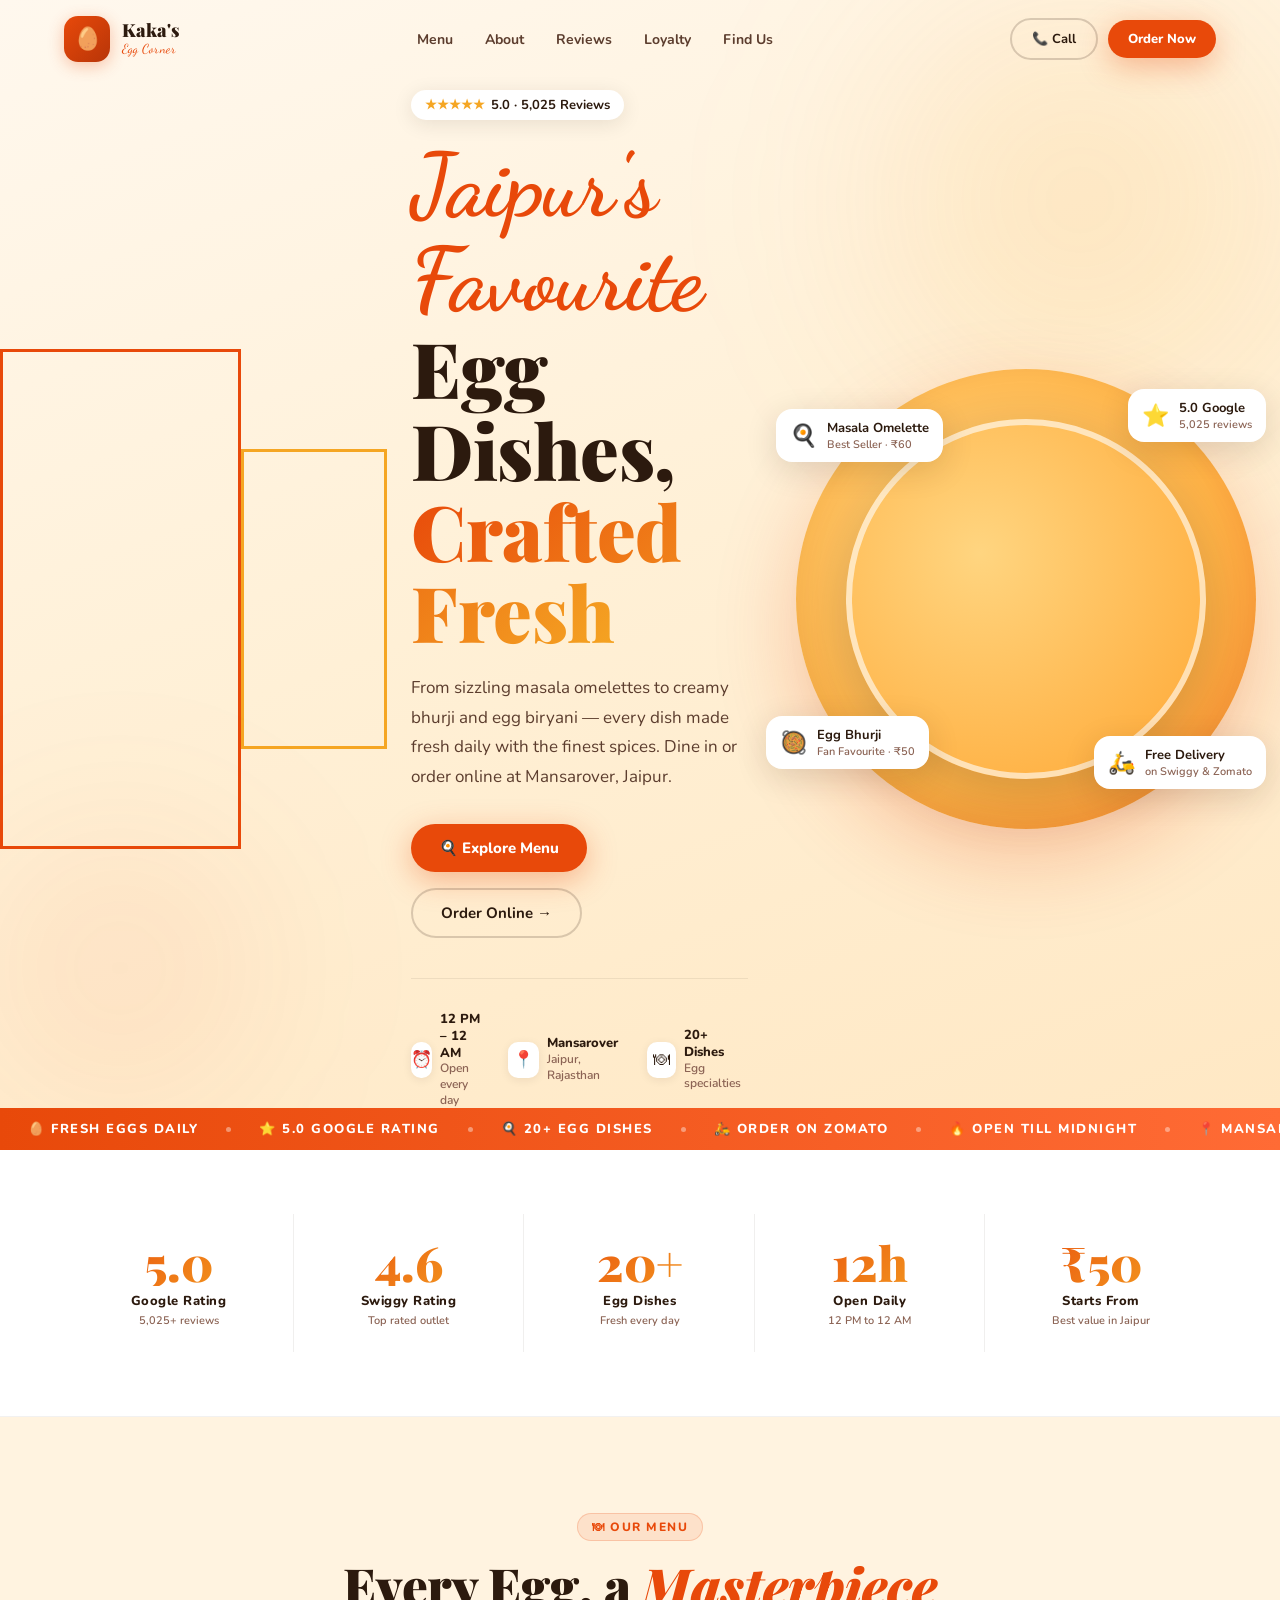
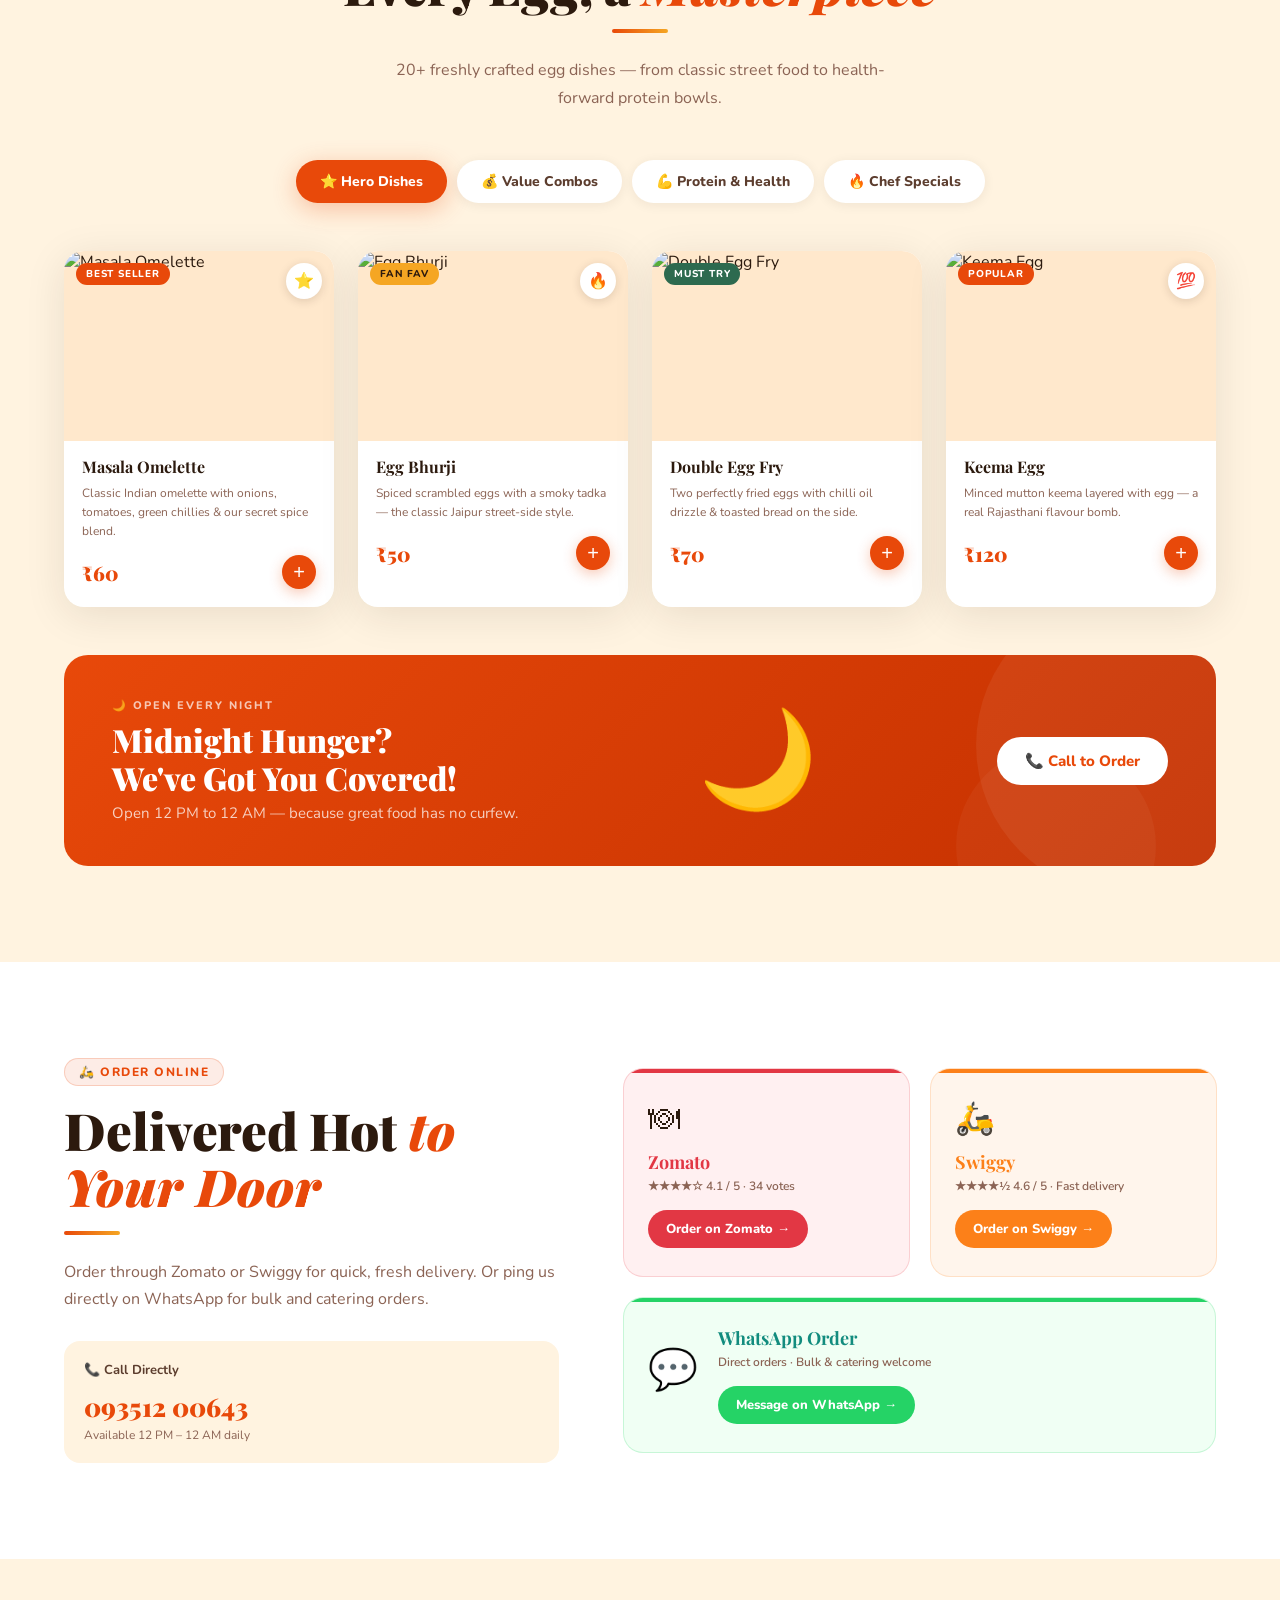
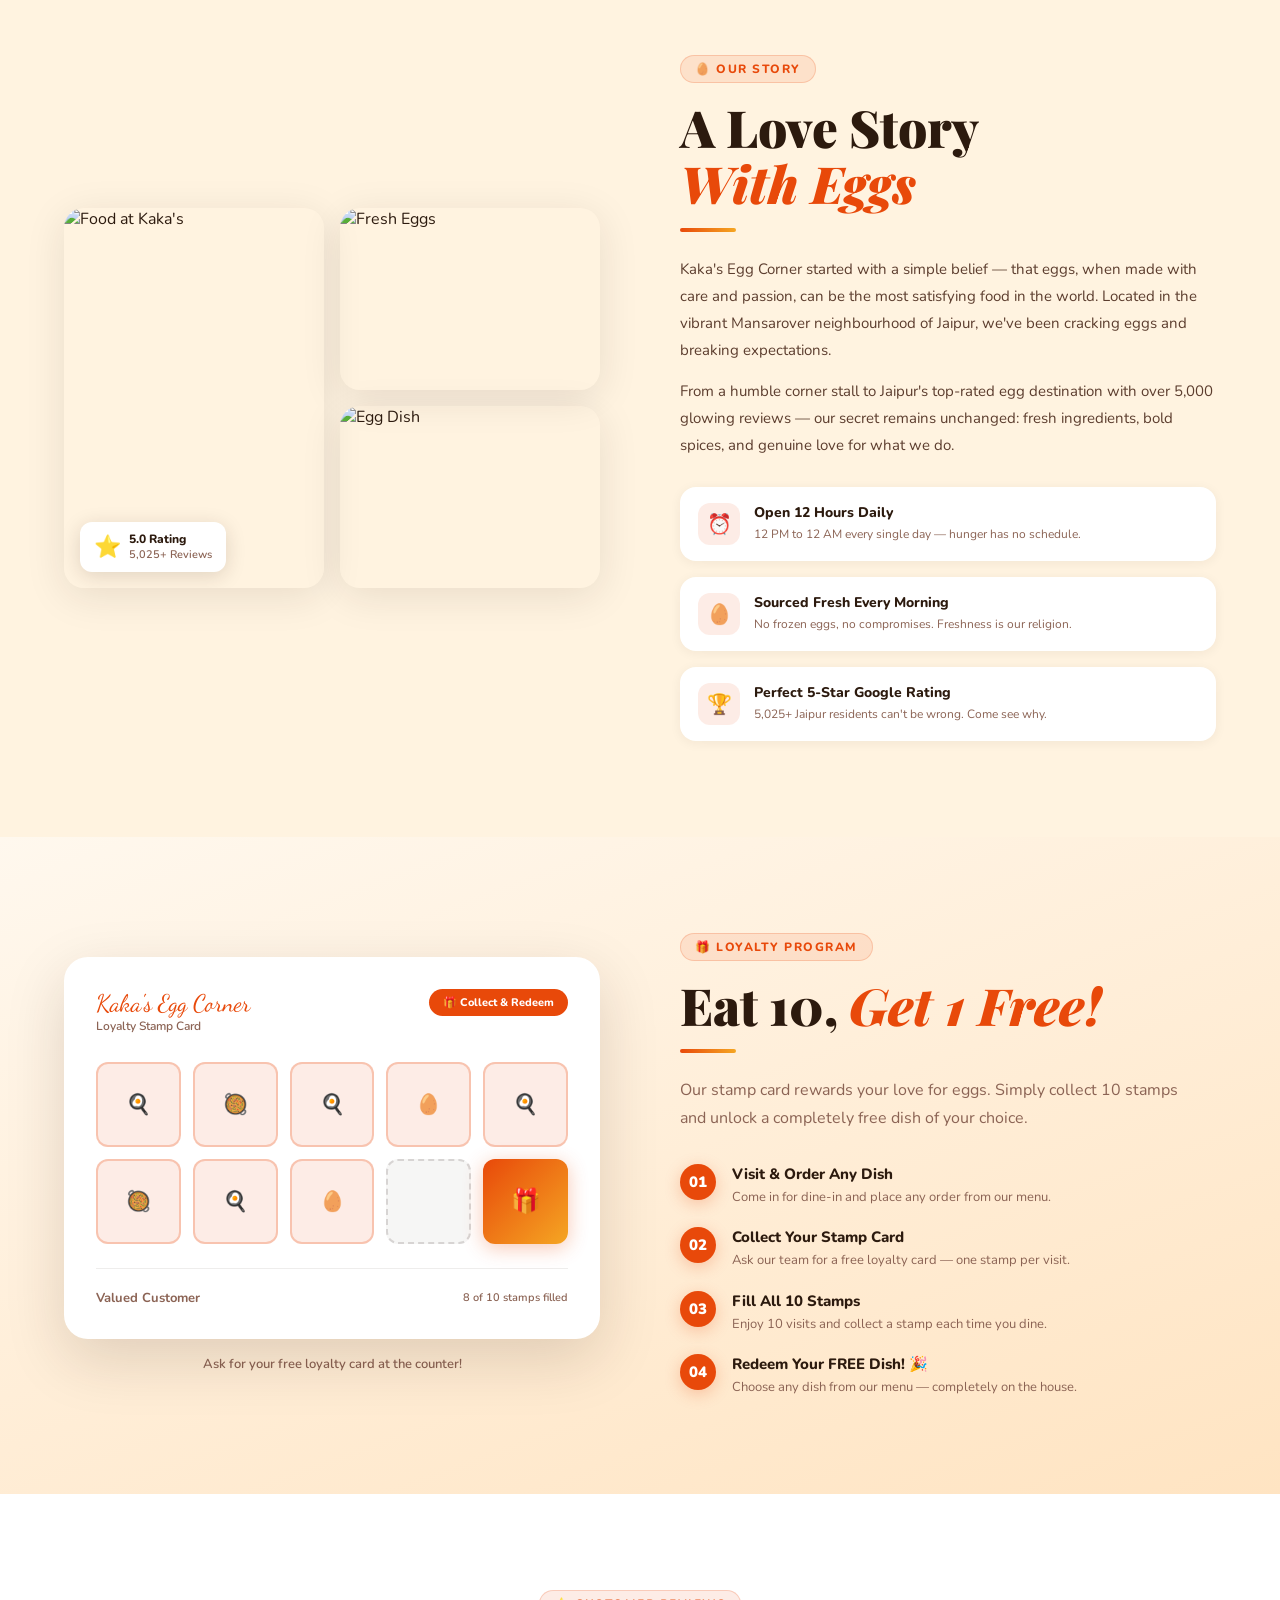
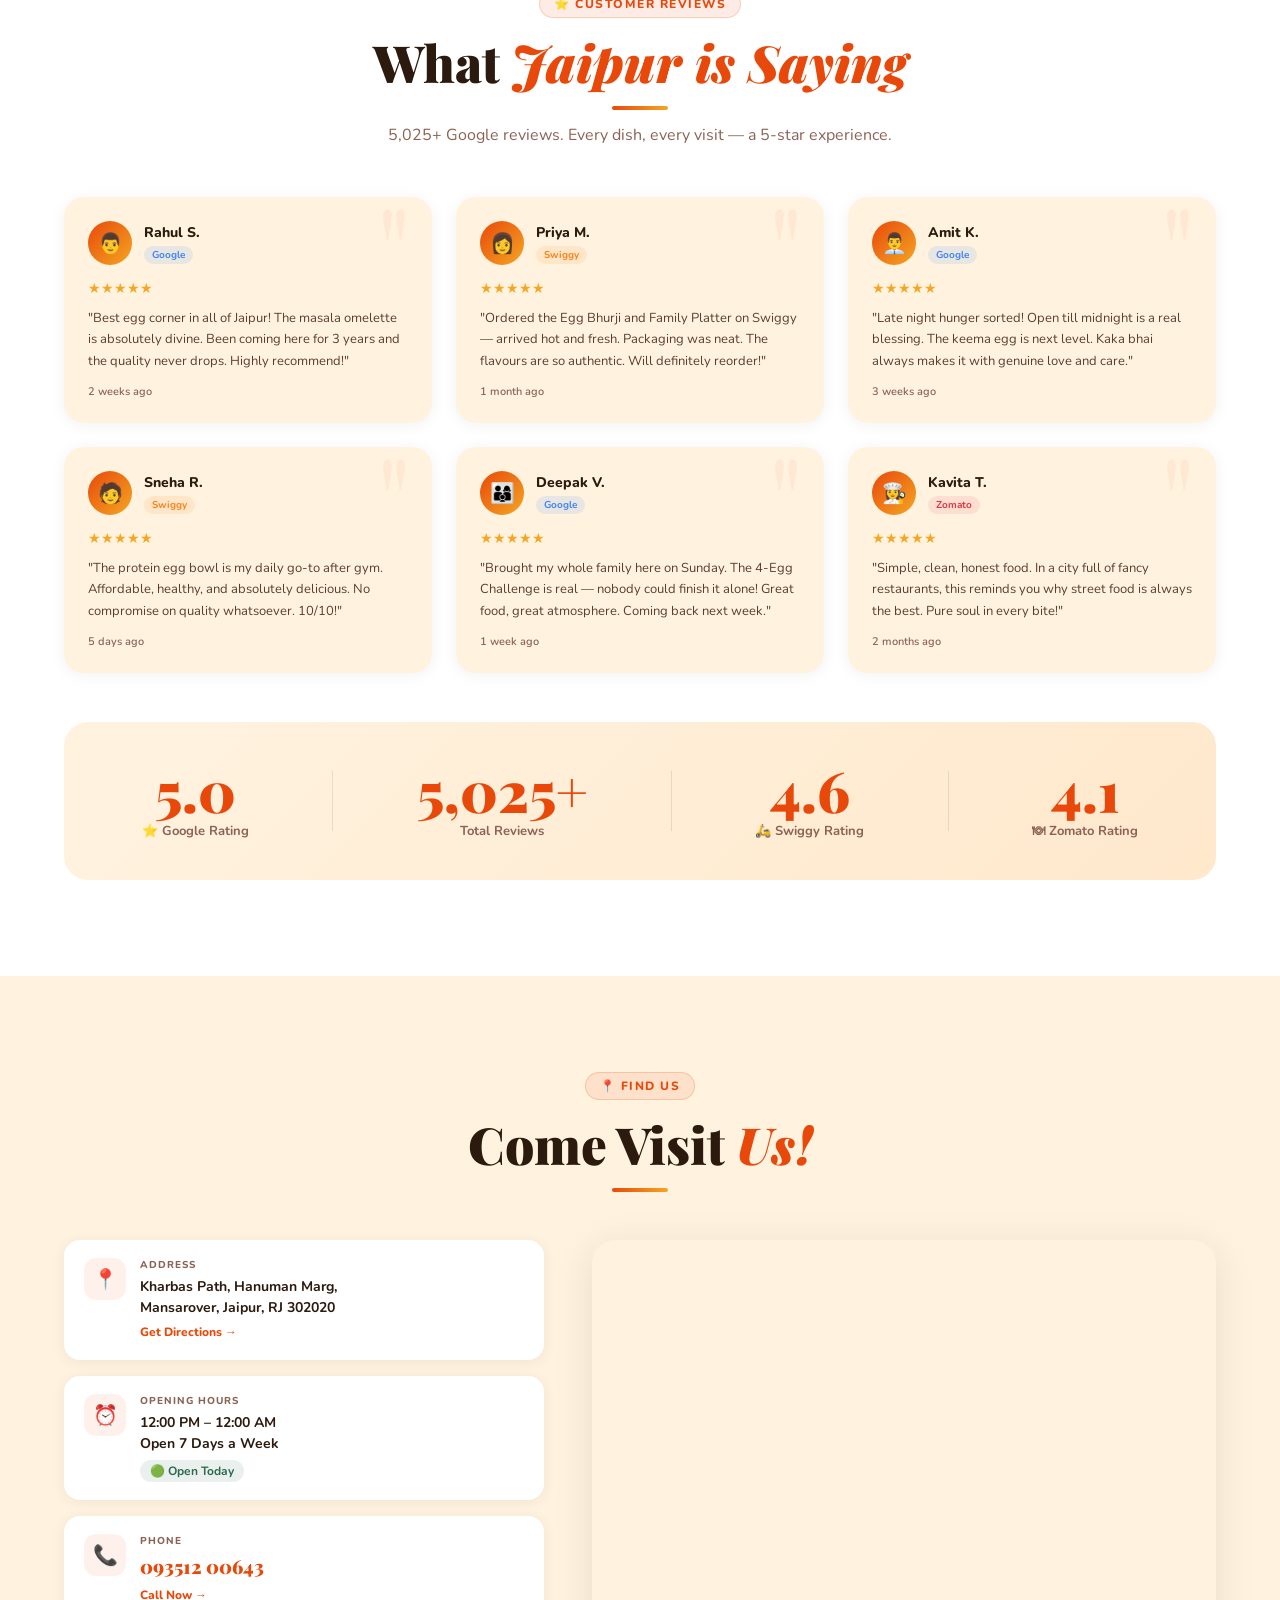
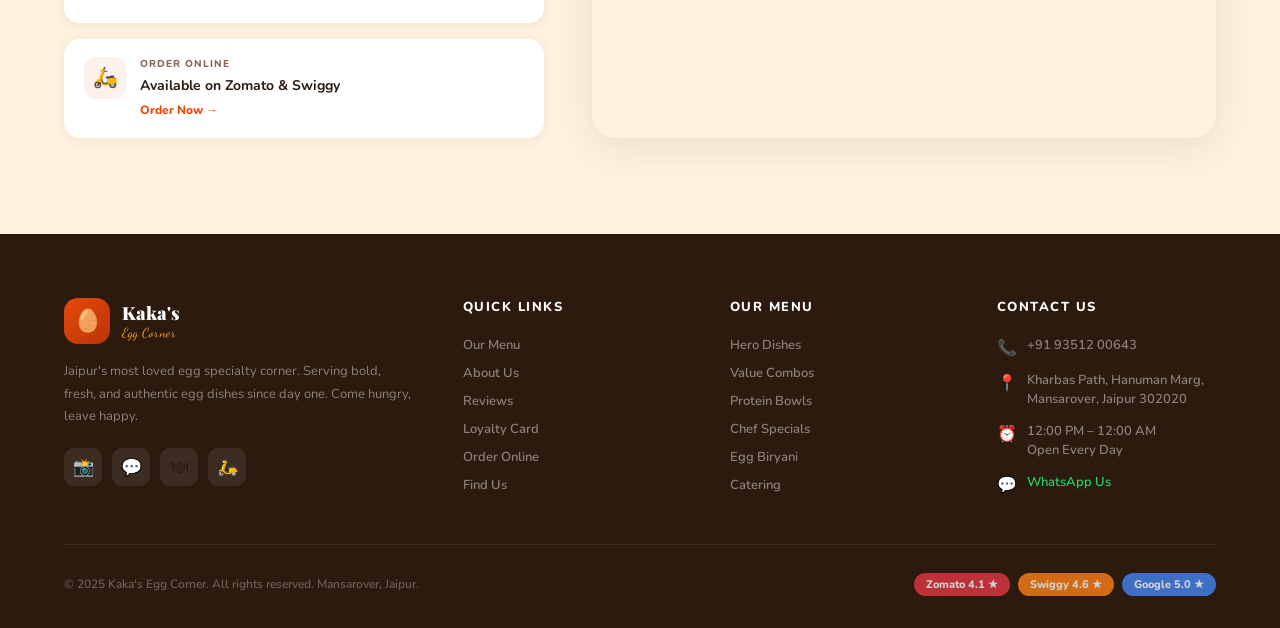
==== commit 3a3c1046: "Fix responsive layout and smooth animations across all breakpoints Fix invalid CSS (flex-wrap: gap →" ====
--- a/mailhtmlfile/kakas-egg-corner-website.html
+++ b/mailhtmlfile/kakas-egg-corner-website.html
@@ -140,11 +140,14 @@
   border-radius: 2px; transition: all .3s;
 }
 .mobile-menu {
-  display: none; position: fixed; inset: 0; z-index: 999;
+  position: fixed; inset: 0; z-index: 999;
   background: var(--cream); flex-direction: column;
   align-items: center; justify-content: center; gap: 32px;
-}
-.mobile-menu.open { display: flex; }
+  display: flex;
+  opacity: 0; visibility: hidden;
+  transition: opacity .35s ease, visibility .35s ease;
+}
+.mobile-menu.open { opacity: 1; visibility: visible; }
 .mobile-menu a {
   font-family: 'Playfair Display', serif;
   font-size: 2rem; font-weight: 700; color: var(--brown);
@@ -247,8 +250,8 @@
   animation: floatPlate 5s ease-in-out infinite;
 }
 @keyframes floatPlate {
-  0%,100%{transform:translateY(0) rotate(0deg);}
-  50%{transform:translateY(-16px) rotate(2deg);}
+  0%,100%{transform:translate3d(0,0,0) rotate(0deg);}
+  50%{transform:translate3d(0,-16px,0) rotate(2deg);}
 }
 .hero-plate-img {
   position: relative; z-index: 2;
@@ -273,8 +276,8 @@
 .fc-tr { top: 20px; right: -10px; animation: fc2 4.5s ease-in-out .5s infinite; }
 .fc-bl { bottom: 60px; left: -30px; animation: fc1 4.2s ease-in-out 1s infinite; }
 .fc-br { bottom: 40px; right: -10px; animation: fc2 3.8s ease-in-out .3s infinite; }
-@keyframes fc1{0%,100%{transform:translateY(0);}50%{transform:translateY(-10px);}}
-@keyframes fc2{0%,100%{transform:translateY(0);}50%{transform:translateY(10px);}}
+@keyframes fc1{0%,100%{transform:translate3d(0,0,0);}50%{transform:translate3d(0,-10px,0);}}
+@keyframes fc2{0%,100%{transform:translate3d(0,0,0);}50%{transform:translate3d(0,10px,0);}}
 
 /* ===== TICKER ===== */
 .ticker-wrap {
@@ -688,7 +691,7 @@
   box-shadow: var(--shadow);
   min-height: 380px;
 }
-.map-wrap iframe { width: 100%; height: 100%; min-height: 380px; border: none; }
+.map-wrap iframe { width: 100%; height: 100%; min-height: 380px; border: none; display: block; }
 
 /* ===== FOOTER ===== */
 footer {
@@ -739,7 +742,7 @@
 .fc-text { font-size: 13px; color: rgba(255,255,255,0.45); font-weight: 600; line-height: 1.5; }
 .footer-bottom {
   padding-top: 28px; border-top: 1px solid rgba(255,255,255,0.08);
-  display: flex; align-items: center; justify-content: space-between; flex-wrap: gap;
+  display: flex; align-items: center; justify-content: space-between; flex-wrap: wrap;
   gap: 16px;
 }
 .footer-copy { font-size: 12px; color: rgba(255,255,255,0.30); font-weight: 600; }
@@ -754,50 +757,125 @@
 
 /* ===== RESPONSIVE ===== */
 @media (max-width: 1024px) {
-  .hero-inner { grid-template-columns: 1fr; }
-  .hero-visual { display: none; }
+  .hero-inner { grid-template-columns: 1fr; text-align: center; }
+  .hero-visual { justify-content: center; }
+  .hero-plate-wrap { width: 320px; height: 320px; }
+  .hero-plate-img { width: 260px; height: 260px; }
+  .float-card { display: none; }
+  .hero-desc { margin-left: auto; margin-right: auto; }
+  .hero-actions { justify-content: center; }
+  .hero-meta { justify-content: center; flex-wrap: wrap; }
+  .hero-eyebrow { justify-content: center; }
   .dishes-grid { grid-template-columns: repeat(2, 1fr); }
   .stats-grid { grid-template-columns: repeat(3, 1fr); }
+  .stat-item { border-right: 1px solid rgba(44,26,14,0.07); }
   .stat-item:nth-child(3) { border-right: none; }
-  .order-inner { grid-template-columns: 1fr; }
-  .about-inner { grid-template-columns: 1fr; }
+  .stat-item:nth-child(5) { border-right: none; }
+  .order-inner { grid-template-columns: 1fr; gap: 40px; }
+  .about-inner { grid-template-columns: 1fr; gap: 48px; }
   .about-img-grid { order: -1; }
-  .loyalty-inner { grid-template-columns: 1fr; }
+  .loyalty-inner { grid-template-columns: 1fr; gap: 48px; }
   .location-inner { grid-template-columns: 1fr; }
   .footer-grid { grid-template-columns: 1fr 1fr; gap: 36px; }
 }
 @media (max-width: 768px) {
-  .section-pad { padding: 72px 0; }
+  .section-pad { padding: 64px 0; }
+  .container { padding: 0 20px; }
   .nav-links, .nav-cta { display: none; }
   .hamburger { display: flex; }
+  .hero-visual { display: none; }
+  .hero-inner { text-align: left; }
+  .hero-desc { margin-left: 0; }
+  .hero-actions { justify-content: flex-start; }
+  .hero-meta { justify-content: flex-start; }
+  .hero-eyebrow { justify-content: flex-start; }
+  .hero-h1 { font-size: clamp(2.2rem, 8vw, 3.5rem); }
   .stats-grid { grid-template-columns: repeat(2, 1fr); }
-  .stat-item:nth-child(2) { border-right: none; }
-  .stat-item:nth-child(4) { border-right: none; }
+  .stat-item { border-right: none !important; }
+  .stat-item:nth-child(odd) { border-right: 1px solid rgba(44,26,14,0.07) !important; }
+  .stat-item:nth-child(even) { border-right: none !important; }
+  .stat-num { font-size: 2.2rem; }
   .dishes-grid { grid-template-columns: 1fr 1fr; gap: 16px; }
-  .reviews-grid { grid-template-columns: 1fr; }
-  .special-banner { flex-direction: column; text-align: center; gap: 20px; }
-  .footer-grid { grid-template-columns: 1fr; }
+  .reviews-grid { grid-template-columns: repeat(2, 1fr); gap: 16px; }
+  .special-banner { flex-direction: column; text-align: center; gap: 20px; padding: 32px 28px; }
+  .footer-grid { grid-template-columns: 1fr; gap: 32px; }
+  .footer-bottom { flex-direction: column; align-items: center; text-align: center; }
+  .reviews-summary { flex-direction: column; gap: 20px; }
+  .reviews-summary > div[style] { display: none; }
+  .rs-num { font-size: 2.5rem; }
+  .about-img-grid { grid-template-columns: 1fr; }
+  .aig-big { grid-row: auto; }
+  .aig-big img, .about-img-card img { min-height: 200px !important; height: 200px !important; }
+  .loyalty-card-visual { padding: 24px; }
+  .stamp-grid { gap: 8px; }
+  .location-info { gap: 12px; }
+  .map-wrap { min-height: 280px; }
+  .map-wrap iframe { min-height: 280px; }
 }
 @media (max-width: 480px) {
+  .section-pad { padding: 48px 0; }
+  .container { padding: 0 16px; }
+  .section-title { font-size: clamp(1.6rem, 7vw, 2.2rem); }
+  .hero-h1 { font-size: clamp(1.8rem, 9vw, 2.8rem); }
+  #hero { padding-top: 80px; min-height: auto; padding-bottom: 48px; }
   .dishes-grid { grid-template-columns: 1fr; }
   .order-platforms { grid-template-columns: 1fr; }
-  .pc-whatsapp { flex-direction: column; }
-  .hero-actions { flex-direction: column; align-items: flex-start; }
-  .hero-meta { flex-direction: column; align-items: flex-start; gap: 16px; }
-  .reviews-summary { padding: 28px 24px; }
-  .special-banner { padding: 28px 24px; }
+  .pc-whatsapp { grid-column: auto; flex-direction: column; }
+  .hero-actions { flex-direction: column; align-items: stretch; }
+  .hero-actions .btn-primary,
+  .hero-actions .btn-outline { text-align: center; justify-content: center; }
+  .hero-meta { flex-direction: column; align-items: flex-start; gap: 12px; }
+  .reviews-grid { grid-template-columns: 1fr; }
+  .reviews-summary { padding: 24px 20px; }
+  .special-banner { padding: 24px 20px; }
+  .special-banner h3 { font-size: 1.5rem; }
+  .stats-grid { grid-template-columns: 1fr 1fr; }
+  .stat-num { font-size: 1.8rem; }
+  #stats { padding: 40px 0; }
+  .menu-tabs { gap: 8px; }
+  .tab-btn { padding: 8px 16px; font-size: 13px; }
+  .footer-badges { flex-wrap: wrap; justify-content: center; }
+  .footer-badge { font-size: 10px; padding: 3px 10px; }
+  .ticker-item { padding: 0 16px; font-size: 11px; letter-spacing: 1px; }
+  .platform-card { padding: 20px 18px; }
+  .info-card { padding: 14px 16px; }
+  .loyalty-steps .loyalty-step { gap: 12px; }
+  .step-num { width: 32px; height: 32px; font-size: 13px; }
 }
 
 /* ===== SCROLL ANIMATIONS ===== */
 .reveal {
-  opacity: 0; transform: translateY(40px);
-  transition: opacity .7s ease, transform .7s ease;
+  opacity: 0; transform: translateY(30px);
+  transition: opacity .6s cubic-bezier(.25,.46,.45,.94), transform .6s cubic-bezier(.25,.46,.45,.94);
+  will-change: opacity, transform;
 }
 .reveal.visible { opacity: 1; transform: translateY(0); }
 .reveal-delay-1 { transition-delay: .1s; }
 .reveal-delay-2 { transition-delay: .2s; }
 .reveal-delay-3 { transition-delay: .3s; }
 .reveal-delay-4 { transition-delay: .4s; }
+
+/* GPU acceleration for animated elements */
+.hero-plate-bg, .float-card, .dish-card, .platform-card, .review-card, .usp-item {
+  will-change: transform;
+}
+.ticker-track { will-change: transform; }
+
+/* Smooth touch scrolling on iOS */
+@supports (-webkit-touch-callout: none) {
+  html { -webkit-overflow-scrolling: touch; }
+}
+
+/* Respect reduced motion preference */
+@media (prefers-reduced-motion: reduce) {
+  *, *::before, *::after {
+    animation-duration: 0.01ms !important;
+    animation-iteration-count: 1 !important;
+    transition-duration: 0.01ms !important;
+  }
+  .reveal { opacity: 1; transform: none; }
+  html { scroll-behavior: auto; }
+}
 </style>
 </head>
 <body>
